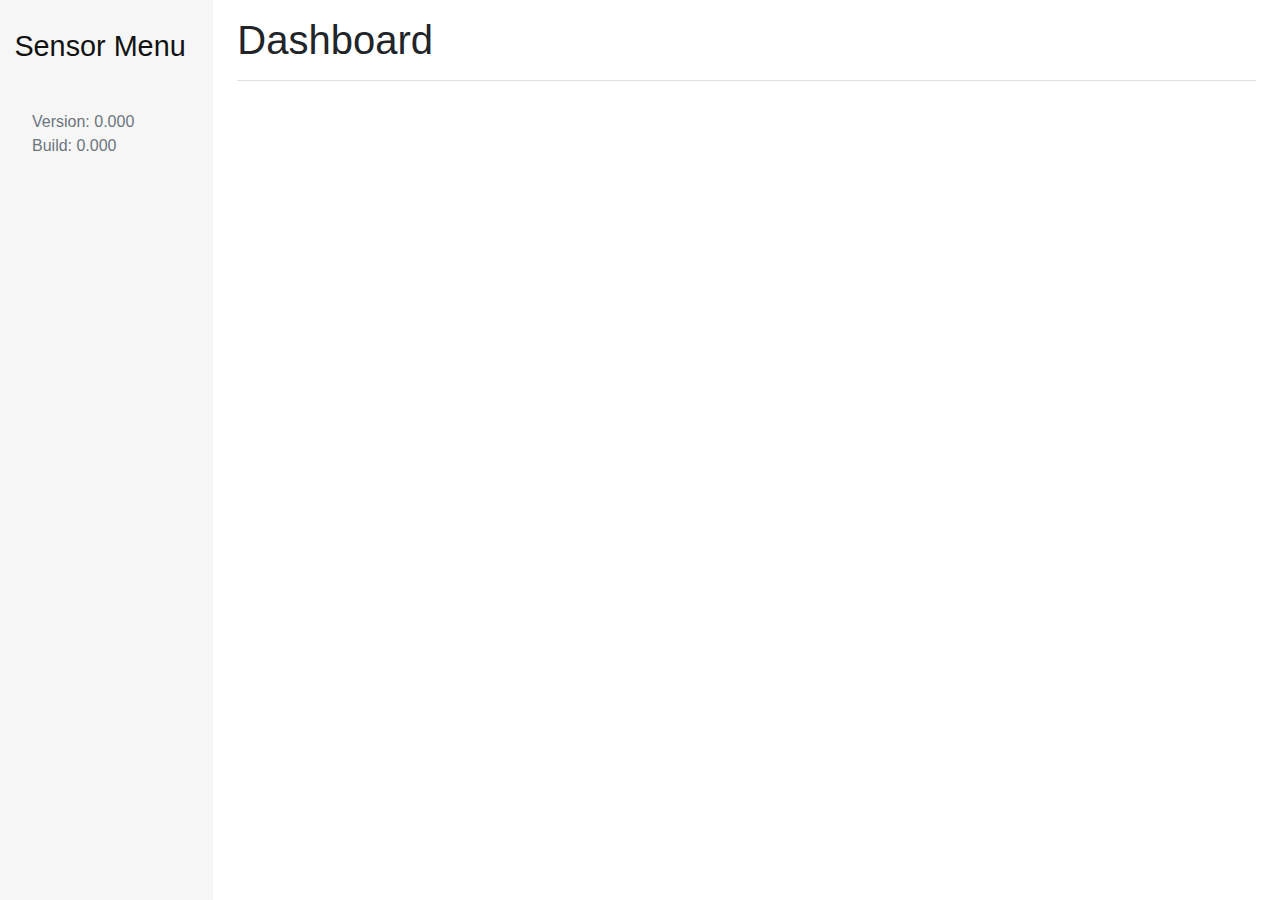
==== index.html @ d75714de "Merge remote-tracking branch 'origin/master'" ====
<!DOCTYPE html>
<html>

<head>
    <meta charset="utf-8">
    <title>IoT BP</title>
    <meta name="viewport" content="width=device-width, initial-scale=1, shrink-to-fit=no">

    <link href="css/custom.css" rel="stylesheet">
    <link href="css/normalize.css" rel="stylesheet">
    <link href="css/style.css" rel="stylesheet">
</head>

<body spellcheck="false">
<div class="container-fluid">
    <div class="row">
        <nav class="col-lg-2 d-none d-lg-block sidebar page-content">
            <div class="sidebar-sticky">
                <h2 id="sensor-menu-header">Sensor Menu</h2>

                <div class="list-group list-group-flush" id="menu-list">

                    <label class="list-group-item list-group-item-action">
                        <span class="custom-control custom-checkbox">
                            <input type="checkbox" class="custom-control-input">
                            <span class="custom-control-label">Temperature</span>
                        </span>
                    </label>

                    <label class="list-group-item list-group-item-action">
                        <span class="custom-control custom-checkbox">
                            <input type="checkbox" class="custom-control-input">
                            <span class="custom-control-label">Humidity</span>
                        </span>
                    </label>

                    <label class="list-group-item list-group-item-action">
                        <span class="custom-control custom-checkbox">
                            <input type="checkbox" class="custom-control-input">
                            <span class="custom-control-label">Light</span>
                        </span>
                    </label>

                    <label class="list-group-item list-group-item-action">
                        <span class="custom-control custom-checkbox">
                            <input type="checkbox" class="custom-control-input">
                            <span class="custom-control-label">Button</span>
                        </span>
                    </label>

                    <label class="list-group-item list-group-item-action">
                        <span class="custom-control custom-checkbox">
                            <input type="checkbox" class="custom-control-input">
                            <span class="custom-control-label">Toggle</span>
                        </span>
                    </label>

                    <label class="list-group-item list-group-item-action">
                        <span class="custom-control custom-checkbox">
                            <input type="checkbox" class="custom-control-input">
                            <span class="custom-control-label">Sound</span>
                        </span>
                    </label>

                    <label class="list-group-item list-group-item-action">
                        <span class="custom-control custom-checkbox">
                            <input type="checkbox" class="custom-control-input">
                            <span class="custom-control-label">Avocado</span>
                        </span>
                    </label>

                    <label class="list-group-item list-group-item-action">
                        <span class="custom-control custom-checkbox">
                            <input type="checkbox" class="custom-control-input">
                            <span class="custom-control-label">Ein ganz besonders langer Sensorname</span>
                        </span>
                    </label>

                    <label class="list-group-item list-group-item-action">
                        <span class="custom-control custom-checkbox">
                            <input type="checkbox" class="custom-control-input">
                            <span class="custom-control-label">Sensor</span>
                        </span>
                    </label>

                    <label class="list-group-item list-group-item-action">
                        <span class="custom-control custom-checkbox">
                            <input type="checkbox" class="custom-control-input">
                            <span class="custom-control-label">Sensor</span>
                        </span>
                    </label>

                    <label class="list-group-item list-group-item-action">
                        <span class="custom-control custom-checkbox">
                            <input type="checkbox" class="custom-control-input">
                            <span class="custom-control-label">Sensor</span>
                        </span>
                    </label>

                    <label class="list-group-item list-group-item-action">
                        <span class="custom-control custom-checkbox">
                            <input type="checkbox" class="custom-control-input">
                            <span class="custom-control-label">Sensor</span>
                        </span>
                    </label>

                    <label class="list-group-item list-group-item-action">
                        <span class="custom-control custom-checkbox">
                            <input type="checkbox" class="custom-control-input">
                            <span class="custom-control-label">Sensor</span>
                        </span>
                    </label>

                    <label class="list-group-item list-group-item-action">
                        <span class="custom-control custom-checkbox">
                            <input type="checkbox" class="custom-control-input">
                            <span class="custom-control-label">Sensor</span>
                        </span>
                    </label>

                    <label class="list-group-item list-group-item-action">
                        <span class="custom-control custom-checkbox">
                            <input type="checkbox" class="custom-control-input">
                            <span class="custom-control-label">Sensor</span>
                        </span>
                    </label>

                    <label class="list-group-item list-group-item-action">
                        <span class="custom-control custom-checkbox">
                            <input type="checkbox" class="custom-control-input">
                            <span class="custom-control-label">Sensor</span>
                        </span>
                    </label>

                    <label class="list-group-item list-group-item-action">
                        <span class="custom-control custom-checkbox">
                            <input type="checkbox" class="custom-control-input">
                            <span class="custom-control-label">Sensor</span>
                        </span>
                    </label>

                    <label class="list-group-item list-group-item-action">
                        <span class="custom-control custom-checkbox">
                            <input type="checkbox" class="custom-control-input">
                            <span class="custom-control-label">Sensor</span>
                        </span>
                    </label>
                </div>
            </div>

            <div id="version-info" class="justify-content-between align-items-center text-muted">
                Version: 0.000<br>
                Build: 0.000
            </div>
        </nav>

        <main role="main" class="ml-sm-auto col-lg-10 px-4 page-content" id="dashboard">
            <div class="d-flex justify-content-between flex-wrap flex-md-nowrap align-items-center pt-3 pb-2 mb-3 border-bottom">
                <h1 class="h1">Dashboard</h1>
                <a class="btn btn-primary btn-lg d-lg-none">
                    <span class="glyphicon glyphicon-menu-hamburger"></span> <span class="d-none d-md-block">Sensor Menu</span>
                </a>
            </div>

            <div class="card-deck" id="main-cards">
                <div class="card my-3 card-big">
                    <div class="card-body">
                        <h4 class="card-title">Temperature</h4>
                        <p class="card-text">Nullam id dolor id nibh ultricies vehicula ut id elit. Nullam id dolor id nibh ultricies vehicula ut id elit.</p>
                    </div>
                </div>
                <div class="card my-3 card-big">
                    <div class="card-body">
                        <h4 class="card-title">Humidity</h4>
                        <p class="card-text">Nullam id dolor id nibh ultricies vehicula ut id elit.</p>
                        <canvas id="canvas"></canvas>
                    </div>
                </div>
                <div class="card my-3">
                    <div class="card-body">
                        <h4 class="card-title">Light</h4>
                        <p class="card-text">Nullam id dolor id nibh ultricies vehicula ut id elit.</p>
                    </div>
                </div>
                <div class="card my-3">
                    <div class="card-body">
                        <h4 class="card-title">Button</h4>
                        <p class="card-text">Nullam id dolor id nibh ultricies vehicula ut id elit.</p>
                    </div>
                </div>
                <div class="card my-3">
                    <div class="card-body">
                        <h4 class="card-title">Toggle</h4>
                        <p class="card-text">Nullam id dolor id nibh ultricies vehicula ut id elit.</p>
                    </div>
                </div>
                <div class="card my-3">
                    <div class="card-body">
                        <h4 class="card-title">Sound</h4>
                        <p class="card-text">Nullam id dolor id nibh ultricies vehicula ut id elit.</p>
                    </div>
                </div>
                <div class="card my-3">
                    <div class="card-body">
                        <h4 class="card-title">Sensor</h4>
                        <p class="card-text">Nullam id dolor id nibh ultricies vehicula ut id elit.</p>
                    </div>
                </div>
                <div class="card my-3">
                    <div class="card-body">
                        <h4 class="card-title">Sensor</h4>
                        <p class="card-text">Nullam id dolor id nibh ultricies vehicula ut id elit.</p>
                    </div>
                </div>
                <div class="card my-3">
                    <div class="card-body">
                        <h4 class="card-title">Sensor</h4>
                        <p class="card-text">Nullam id dolor id nibh ultricies vehicula ut id elit.</p>
                    </div>
                </div>
            </div>
        </main>
    </div>
</div>

<script src="vendor/jquery-3.3.1.min.js"></script>
<script src="vendor/chart-2.7.3.bundle.min.js"></script>
<script src="js/api.js"></script>
<script src="js/app.js"></script>

</body>

</html>
---- css/style.css ----
body {
	font-family: sans-serif;
	height:100%;
}

.content {
	margin: 2em;
}

.sidebar {
	padding: 0;
	background-color: #f6f6f6;
	color: #121212;
	overflow-y: auto;
}

.list-group-item {
	border: none;
	background-color: transparent;
    padding-right: 1em;
}

#sensor-menu-header {
	margin: 1em 0 0.5em 0.5em;
	font-size: 1.8em;
    padding-right: 0.5em;
}

#version-info {
	padding: 2em 1em 1em 2em;
}

.card {
	min-width: 10em;
}

.card-big {
	min-width: 30em;
}

.card-small {

}

.page-content {
	height: 100vh;
}

#dashboard {
	overflow-y: auto;
}

.custom-control-label {
	display: block;
}
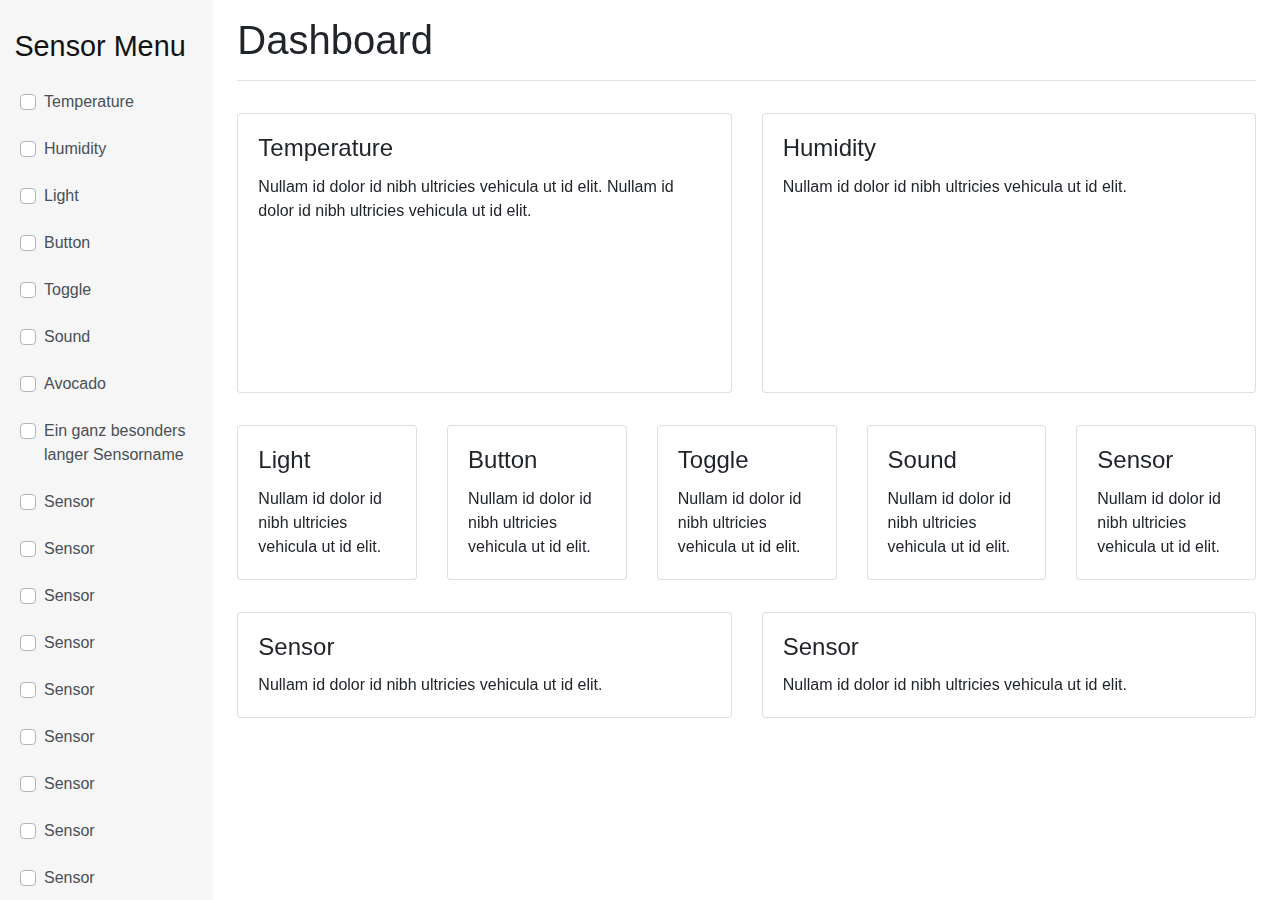
==== commit 9a2b8d39: "Add drag 'n drop & Small fixes" ====
--- a/index.html
+++ b/index.html
@@ -223,7 +223,22 @@
     </div>
 </div>
 
+<div class="modal fade" id="authentication-modal" tabindex="-1" role="dialog" aria-hidden="true" data-backdrop="static" data-keyboard="false">
+    <div class="modal-dialog modal-dialog-centered" role="document">
+        <div class="modal-content">
+            <div class="modal-header">
+                <h4 class="modal-title">User Authentication</h4>
+            </div>
+            <div class="modal-body">
+                <p id="modal-message">Please push the button on the device to generate a token. This is needed for authentication.</p>
+            </div>
+        </div>    
+    </div>
+</div>
+
 <script src="vendor/jquery-3.3.1.min.js"></script>
+<script src="vendor/jquery-ui-1.12.1.min.js "></script>
+<script src="vendor/bootstrap-4.2.1.min.js"></script>
 <script src="vendor/chart-2.7.3.bundle.min.js"></script>
 <script src="js/api.js"></script>
 <script src="js/app.js"></script>
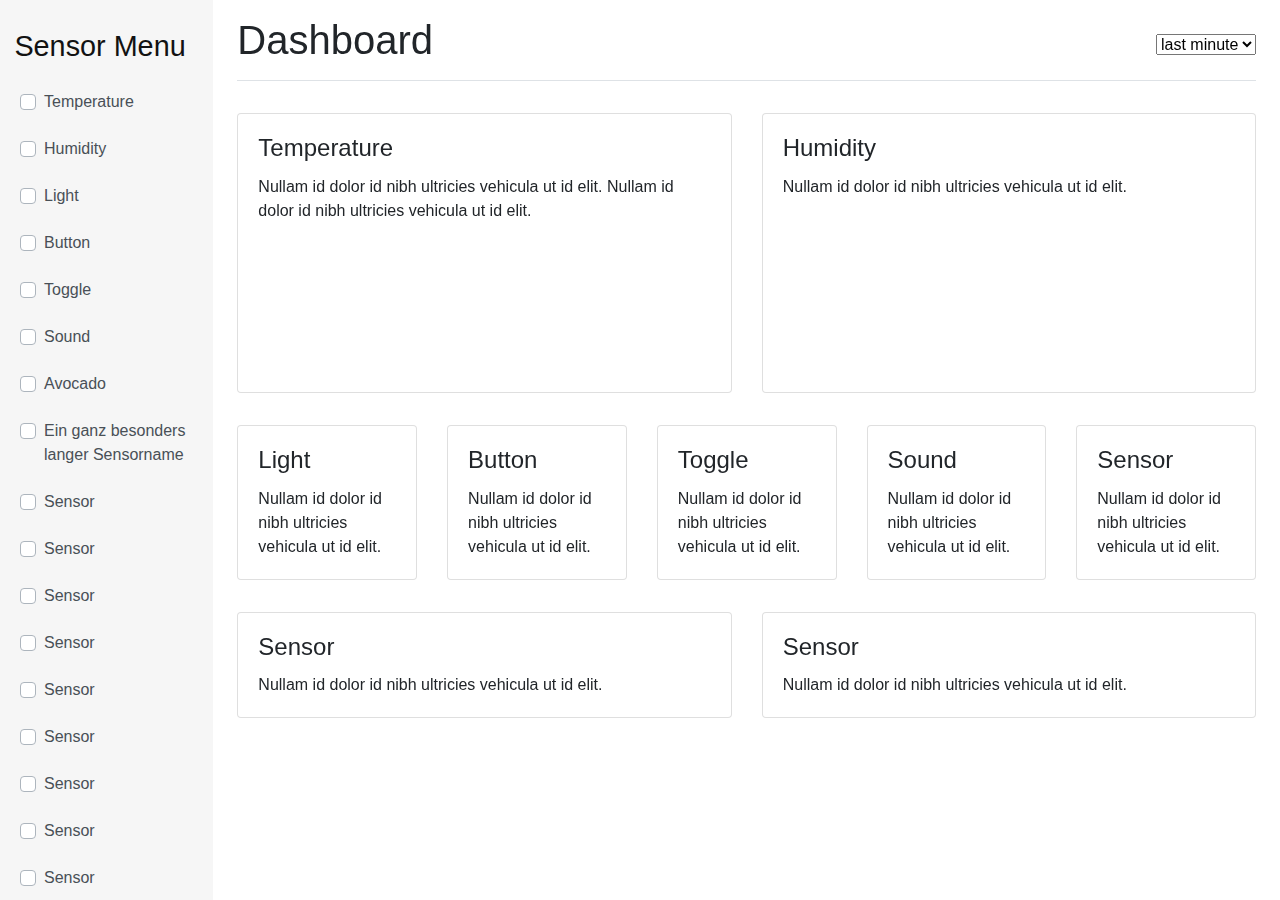
==== commit dac4b96c: "Implement relative timespan selector" ====
--- a/index.html
+++ b/index.html
@@ -160,6 +160,13 @@
                 <a class="btn btn-primary btn-lg d-lg-none">
                     <span class="glyphicon glyphicon-menu-hamburger"></span> <span class="d-none d-md-block">Sensor Menu</span>
                 </a>
+                <select id="timespanSelector">
+                    <option value="[-60*1,0]">last minute</option>
+                    <option value="[-60*60,0]">last hour</option>
+                    <option value="[-60*60*24,0]">last day</option>
+                    <option value="[-60*60*24*30,0]">last month</option>
+                    <option value="[-60*60*24*365,0]">last year</option>
+                </select>
             </div>
 
             <div class="card-deck" id="main-cards">
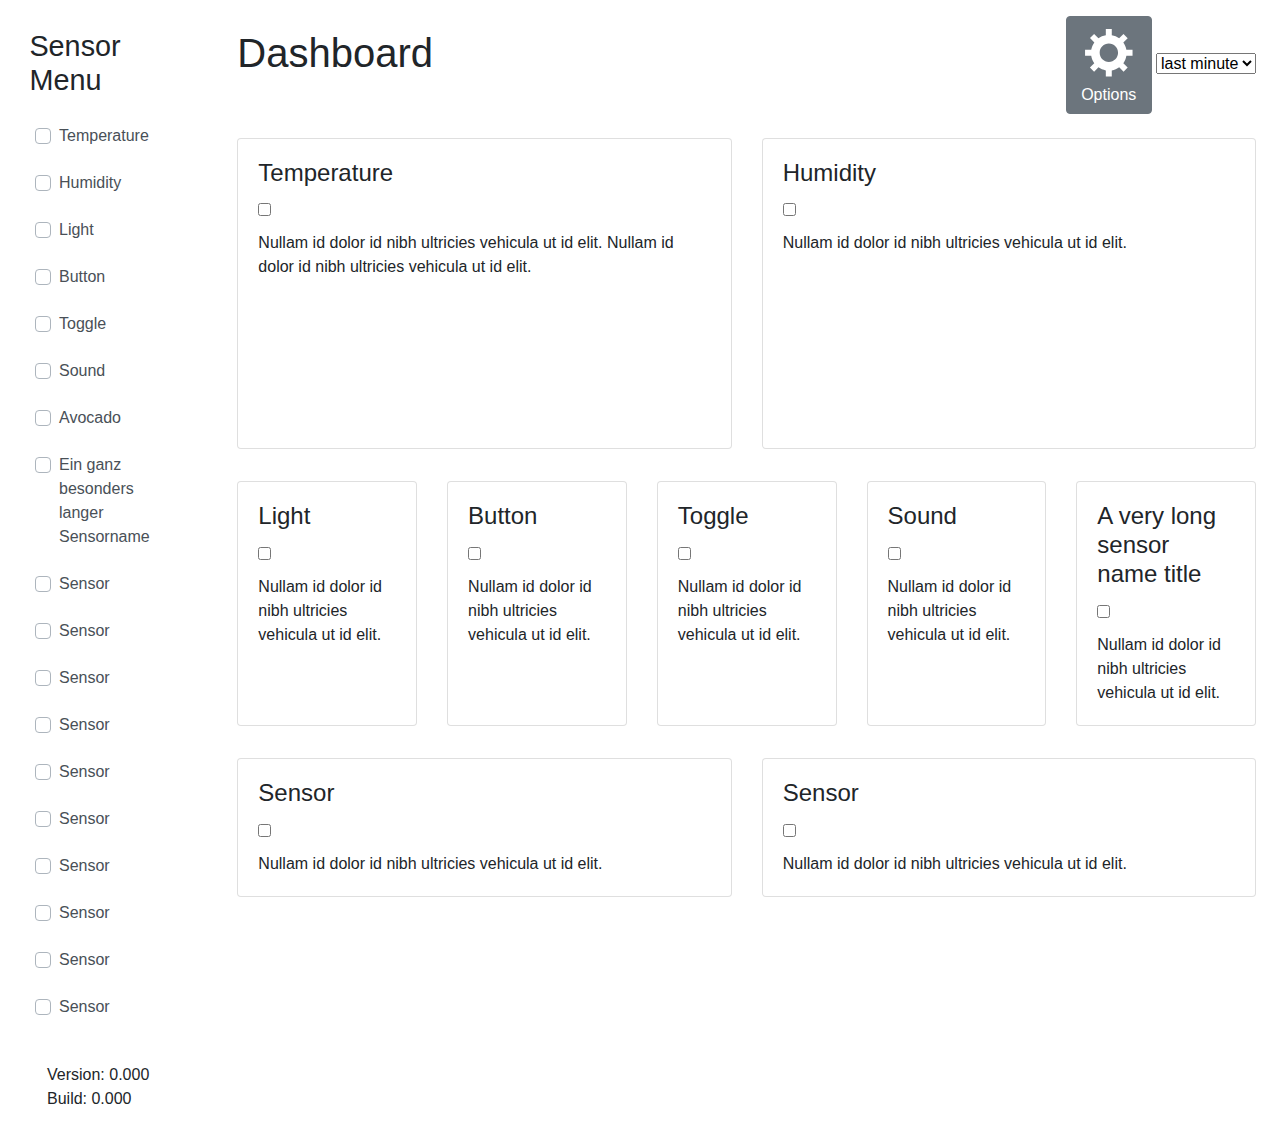
==== commit 00050926: "Fix popper dependency bug" ====
--- a/index.html
+++ b/index.html
@@ -14,9 +14,16 @@
 <body spellcheck="false">
 <div class="container-fluid">
     <div class="row">
-        <nav class="col-lg-2 d-none d-lg-block sidebar page-content">
+        <nav class="col-lg-3 col-xl-2 page-content" id="sidebar">
             <div class="sidebar-sticky">
                 <h2 id="sensor-menu-header">Sensor Menu</h2>
+                <a id="close-btn" onclick="closeSidebar()">
+                    <svg class="icon icon-dark d-lg-none"
+                         style="font-size: 1.6em; margin-top: 0.9em; margin-right: 0.5em; cursor: pointer"
+                         xmlns="http://www.w3.org/2000/svg" viewBox="0 0 512 512">
+                        <path d="M48 256c0 114.9 93.1 208 208 208s208-93.1 208-208S370.9 48 256 48 48 141.1 48 256zm244.5 0l-81.9-81.1c-7.5-7.5-7.5-19.8 0-27.3s19.8-7.5 27.3 0l95.4 95.7c7.3 7.3 7.5 19.1.6 26.6l-94 94.3c-3.8 3.8-8.7 5.7-13.7 5.7-4.9 0-9.9-1.9-13.6-5.6-7.5-7.5-7.6-19.7 0-27.3l79.9-81z"/>
+                    </svg>
+                </a>
 
                 <div class="list-group list-group-flush" id="menu-list">
 
@@ -148,37 +155,68 @@
                 </div>
             </div>
 
-            <div id="version-info" class="justify-content-between align-items-center text-muted">
+            <div id="version-info" class="justify-content-between align-items-center">
                 Version: 0.000<br>
                 Build: 0.000
             </div>
         </nav>
 
-        <main role="main" class="ml-sm-auto col-lg-10 px-4 page-content" id="dashboard">
-            <div class="d-flex justify-content-between flex-wrap flex-md-nowrap align-items-center pt-3 pb-2 mb-3 border-bottom">
-                <h1 class="h1">Dashboard</h1>
-                <a class="btn btn-primary btn-lg d-lg-none">
-                    <span class="glyphicon glyphicon-menu-hamburger"></span> <span class="d-none d-md-block">Sensor Menu</span>
-                </a>
-                <select id="timespanSelector">
-                    <option value="[-60*1,0]">last minute</option>
-                    <option value="[-60*60,0]">last hour</option>
-                    <option value="[-60*60*24,0]">last day</option>
-                    <option value="[-60*60*24*30,0]">last month</option>
-                    <option value="[-60*60*24*365,0]">last year</option>
-                </select>
+        <main role="main" class="ml-sm-auto col-lg-9 col-xl-10 px-4 page-content" id="dashboard">
+            <div class="row align-items-center pt-3 pb-2">
+                <div class="col-12 col-sm-6 d-flex justify-content-between flex-wrap flex-md-nowrap align-items-center mb-3">
+                    <h1 class="h1">Dashboard</h1>
+                </div>
+                <div class="col-12 col-sm-6 text-center text-sm-right">
+                    <a class="btn btn-secondary" type="button" id="options-button" onclick="openOptionsModal()"
+                       data-toggle="tooltip" data-placement="bottom" title="Open options">
+                        <svg class="si-glyph si-glyph-gear icon" viewBox="-2 -2 20 20" version="1.1"
+                             xmlns="http://www.w3.org/2000/svg">
+                            <g stroke="none" stroke-width="1" fill="none" fill-rule="evenodd">
+                                <path d="M15.969,8.969 L15.969,7.011 L13.899,7.011 C13.747,6.104 13.392,5.266 12.88,4.546 L14.343,3.083 L12.929,1.669 L11.466,3.132 C10.746,2.619 9.909,2.265 9.001,2.111 L9.001,0.042 L7.001,0.042 L7.001,2.111 C6.093,2.264 5.256,2.619 4.536,3.132 L3.073,1.669 L1.688,3.053 L3.147,4.512 C2.622,5.24 2.256,6.088 2.101,7.011 L0.032,7.011 L0.032,8.969 L2.095,8.969 C2.243,9.893 2.601,10.744 3.121,11.476 L1.658,12.939 L3.072,14.353 L4.535,12.89 C5.255,13.403 6.092,13.757 7,13.911 L7,15.98 L9,15.98 L9,13.911 C9.922,13.755 10.771,13.391 11.499,12.865 L12.957,14.323 L14.342,12.939 L12.879,11.476 C13.398,10.745 13.757,9.893 13.905,8.969 L15.969,8.969 L15.969,8.969 Z M8.021,11.062 C6.319,11.062 4.938,9.681 4.938,7.979 C4.938,6.277 6.319,4.896 8.021,4.896 C9.723,4.896 11.104,6.277 11.104,7.979 C11.104,9.681 9.723,11.062 8.021,11.062 L8.021,11.062 Z"
+                                      fill="white" class="si-glyph-fill"></path>
+                            </g>
+                        </svg>
+                        <span class="d-none d-md-inline-block" style="color: white">Options</span>
+                    </a>
+                    <a class="btn btn-primary d-lg-none" onclick="openSidebar()"
+                       data-toggle="tooltip" data-placement="bottom" title="Open sensor menu">
+                        <svg class="icon" fill="white" xmlns="http://www.w3.org/2000/svg"
+                             viewBox="0 0 512 512">
+                            <path d="M432 176H80c-8.8 0-16-7.2-16-16s7.2-16 16-16h352c8.8 0 16 7.2 16 16s-7.2 16-16 16zM432 272H80c-8.8 0-16-7.2-16-16s7.2-16 16-16h352c8.8 0 16 7.2 16 16s-7.2 16-16 16zM432 368H80c-8.8 0-16-7.2-16-16s7.2-16 16-16h352c8.8 0 16 7.2 16 16s-7.2 16-16 16z"/>
+                        </svg>
+                        <span class="d-none d-md-inline-block" style="color: white">Sensor Menu</span>
+                    </a>
+                    <select id="timespanSelector">
+                        <option value="[-60*1,0]">last minute</option>
+                        <option value="[-60*60,0]">last hour</option>
+                        <option value="[-60*60*24,0]">last day</option>
+                        <option value="[-60*60*24*30,0]">last month</option>
+                        <option value="[-60*60*24*365,0]">last year</option>
+                    </select>
+                </div>
             </div>
 
             <div class="card-deck" id="main-cards">
                 <div class="card my-3 card-big">
                     <div class="card-body">
                         <h4 class="card-title">Temperature</h4>
-                        <p class="card-text">Nullam id dolor id nibh ultricies vehicula ut id elit. Nullam id dolor id nibh ultricies vehicula ut id elit.</p>
+                        <label class="diagram-switch" data-toggle="tooltip" data-placement="bottom"
+                               title="Diagram view on/off">
+                            <input type="checkbox">
+                            <span class="diagram-icon"></span>
+                        </label>
+                        <p class="card-text">Nullam id dolor id nibh ultricies vehicula ut id elit. Nullam id dolor id
+                            nibh ultricies vehicula ut id elit.</p>
                     </div>
                 </div>
                 <div class="card my-3 card-big">
                     <div class="card-body">
                         <h4 class="card-title">Humidity</h4>
+                        <label class="diagram-switch" data-toggle="tooltip" data-placement="bottom"
+                               title="Diagram view on/off">
+                            <input type="checkbox">
+                            <span class="diagram-icon"></span>
+                        </label>
                         <p class="card-text">Nullam id dolor id nibh ultricies vehicula ut id elit.</p>
                         <canvas id="canvas"></canvas>
                     </div>
@@ -186,42 +224,77 @@
                 <div class="card my-3">
                     <div class="card-body">
                         <h4 class="card-title">Light</h4>
+                        <label class="diagram-switch" data-toggle="tooltip" data-placement="bottom"
+                               title="Diagram view on/off">
+                            <input type="checkbox">
+                            <span class="diagram-icon"></span>
+                        </label>
                         <p class="card-text">Nullam id dolor id nibh ultricies vehicula ut id elit.</p>
                     </div>
                 </div>
                 <div class="card my-3">
                     <div class="card-body">
                         <h4 class="card-title">Button</h4>
+                        <label class="diagram-switch" data-toggle="tooltip" data-placement="bottom"
+                               title="Diagram view on/off">
+                            <input type="checkbox">
+                            <span class="diagram-icon"></span>
+                        </label>
                         <p class="card-text">Nullam id dolor id nibh ultricies vehicula ut id elit.</p>
                     </div>
                 </div>
                 <div class="card my-3">
                     <div class="card-body">
                         <h4 class="card-title">Toggle</h4>
+                        <label class="diagram-switch" data-toggle="tooltip" data-placement="bottom"
+                               title="Diagram view on/off">
+                            <input type="checkbox">
+                            <span class="diagram-icon"></span>
+                        </label>
                         <p class="card-text">Nullam id dolor id nibh ultricies vehicula ut id elit.</p>
                     </div>
                 </div>
                 <div class="card my-3">
                     <div class="card-body">
                         <h4 class="card-title">Sound</h4>
+                        <label class="diagram-switch" data-toggle="tooltip" data-placement="bottom"
+                               title="Diagram view on/off">
+                            <input type="checkbox">
+                            <span class="diagram-icon"></span>
+                        </label>
+                        <p class="card-text">Nullam id dolor id nibh ultricies vehicula ut id elit.</p>
+                    </div>
+                </div>
+                <div class="card my-3">
+                    <div class="card-body">
+                        <h4 class="card-title">A very long sensor name title</h4>
+                        <label class="diagram-switch" data-toggle="tooltip" data-placement="bottom"
+                               title="Diagram view on/off">
+                            <input type="checkbox">
+                            <span class="diagram-icon"></span>
+                        </label>
                         <p class="card-text">Nullam id dolor id nibh ultricies vehicula ut id elit.</p>
                     </div>
                 </div>
                 <div class="card my-3">
                     <div class="card-body">
                         <h4 class="card-title">Sensor</h4>
+                        <label class="diagram-switch" data-toggle="tooltip" data-placement="bottom"
+                               title="Diagram view on/off">
+                            <input type="checkbox">
+                            <span class="diagram-icon"></span>
+                        </label>
                         <p class="card-text">Nullam id dolor id nibh ultricies vehicula ut id elit.</p>
                     </div>
                 </div>
                 <div class="card my-3">
                     <div class="card-body">
                         <h4 class="card-title">Sensor</h4>
-                        <p class="card-text">Nullam id dolor id nibh ultricies vehicula ut id elit.</p>
-                    </div>
-                </div>
-                <div class="card my-3">
-                    <div class="card-body">
-                        <h4 class="card-title">Sensor</h4>
+                        <label class="diagram-switch" data-toggle="tooltip" data-placement="bottom"
+                               title="Diagram view on/off">
+                            <input type="checkbox">
+                            <span class="diagram-icon"></span>
+                        </label>
                         <p class="card-text">Nullam id dolor id nibh ultricies vehicula ut id elit.</p>
                     </div>
                 </div>
@@ -230,21 +303,65 @@
     </div>
 </div>
 
-<div class="modal fade" id="authentication-modal" tabindex="-1" role="dialog" aria-hidden="true" data-backdrop="static" data-keyboard="false">
+<div id="sidebar-shadow" onclick="closeSidebar()"></div>
+
+<div class="modal fade" id="authentication-modal" tabindex="-1" role="dialog" aria-hidden="true" data-backdrop="static"
+     data-keyboard="false">
     <div class="modal-dialog modal-dialog-centered" role="document">
         <div class="modal-content">
             <div class="modal-header">
                 <h4 class="modal-title">User Authentication</h4>
             </div>
             <div class="modal-body">
-                <p id="modal-message">Please push the button on the device to generate a token. This is needed for authentication.</p>
-            </div>
-        </div>    
+                <p id="modal-message">Please push the button on the device to generate a token. This is needed for
+                    authentication.</p>
+            </div>
+        </div>
     </div>
 </div>
 
+<div class="modal fade" id="options-modal" tabindex="-1" role="dialog" aria-hidden="true">
+    <div class="modal-dialog modal-dialog-centered" role="document">
+        <div class="modal-content" id="options-modal-content">
+            <div class="modal-header">
+                <h4 class="modal-title">Options</h4>
+                <button type="button" class="close" data-dismiss="modal" aria-label="Close">
+                    <span aria-hidden="true">&times;</span>
+                </button>
+            </div>
+            <div class="modal-body">
+                <div class="row">
+                    <p class="col-9">Displayed diagram time interval:</p>
+
+                    <div class="dropdown col-3">
+                        <button class="btn btn-secondary dropdown-toggle" type="button" id="dropdownMenuButton"
+                                data-toggle="dropdown" aria-haspopup="true" aria-expanded="false">
+                            10&nbsp;s
+                        </button>
+                        <div class="dropdown-menu" aria-labelledby="dropdownMenuButton">
+                            <a class="dropdown-item" href="#">10&nbsp;s</a>
+                            <a class="dropdown-item" href="#">30&nbsp;s</a>
+                            <a class="dropdown-item" href="#">1&nbsp;min</a>
+                            <a class="dropdown-item" href="#">5&nbsp;min</a>
+                            <a class="dropdown-item" href="#">10&nbsp;min</a>
+                            <a class="dropdown-item" href="#">30&nbsp;min</a>
+                            <a class="dropdown-item" href="#">1&nbsp;h</a>
+                            <a class="dropdown-item" href="#">6&nbsp;h</a>
+                            <a class="dropdown-item" href="#">12&nbsp;h</a>
+                            <a class="dropdown-item" href="#">1&nbsp;d</a>
+                            <a class="dropdown-item" href="#">2&nbsp;d</a>
+                            <a class="dropdown-item" href="#">7&nbsp;d</a>
+                        </div>
+                    </div>
+                </div>
+            </div>
+        </div>
+    </div>
+</div>
+
 <script src="vendor/jquery-3.3.1.min.js"></script>
 <script src="vendor/jquery-ui-1.12.1.min.js "></script>
+<script src="vendor/popper.min.js"></script>
 <script src="vendor/bootstrap-4.2.1.min.js"></script>
 <script src="vendor/chart-2.7.3.bundle.min.js"></script>
 <script src="js/api.js"></script>
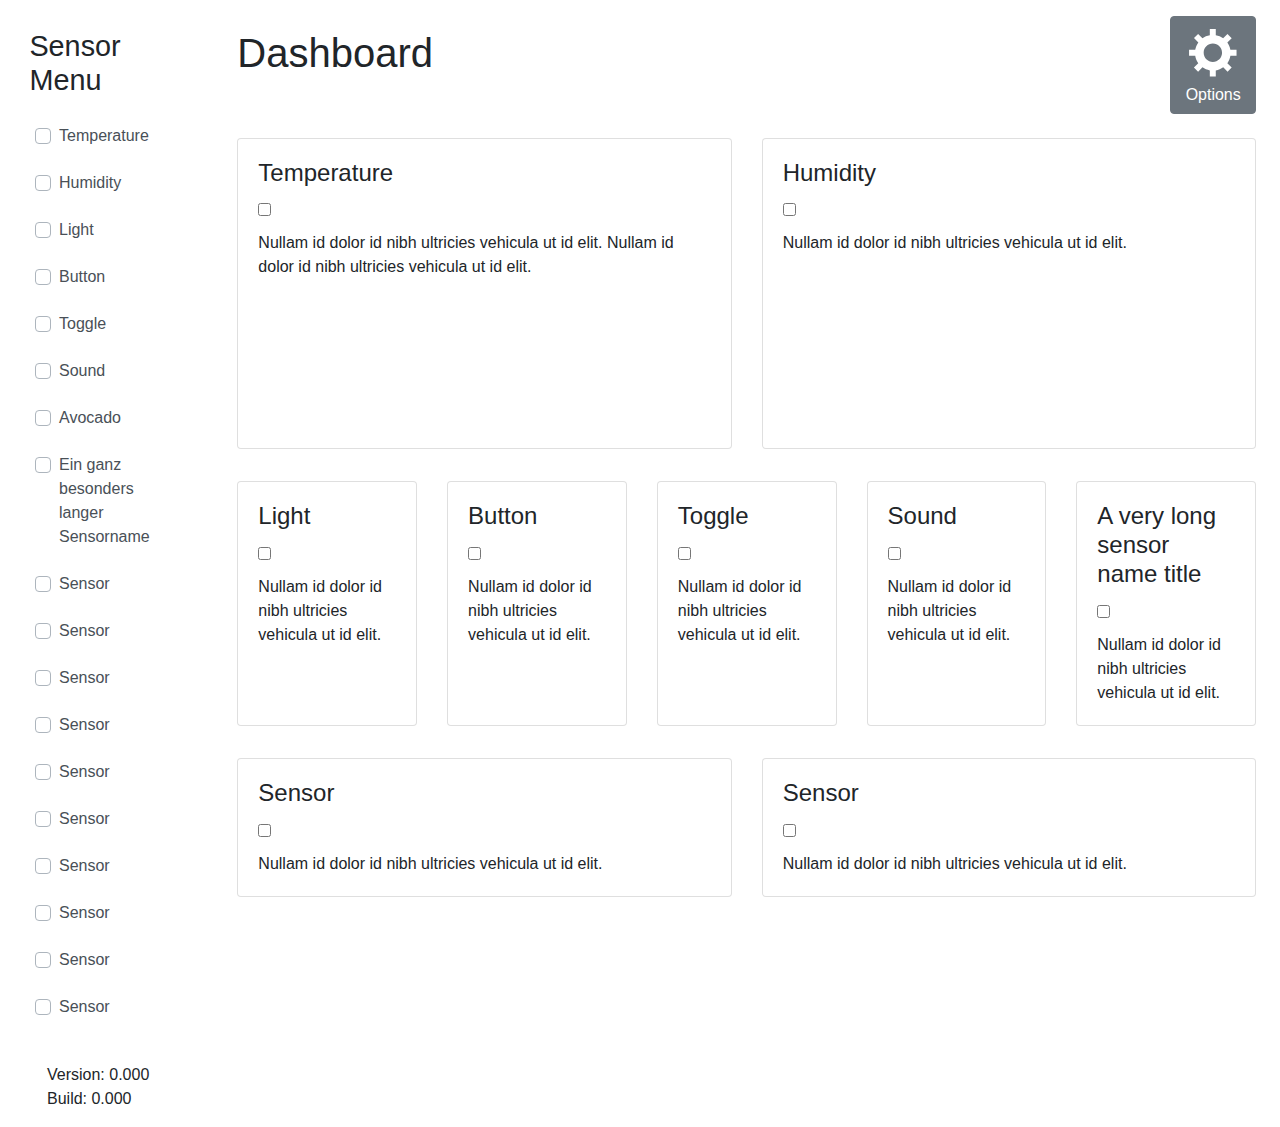
==== commit c1c66d83: "Fix new dropdown menu" ====
--- a/index.html
+++ b/index.html
@@ -186,13 +186,6 @@
                         </svg>
                         <span class="d-none d-md-inline-block" style="color: white">Sensor Menu</span>
                     </a>
-                    <select id="timespanSelector">
-                        <option value="[-60*1,0]">last minute</option>
-                        <option value="[-60*60,0]">last hour</option>
-                        <option value="[-60*60*24,0]">last day</option>
-                        <option value="[-60*60*24*30,0]">last month</option>
-                        <option value="[-60*60*24*365,0]">last year</option>
-                    </select>
                 </div>
             </div>
 
@@ -334,23 +327,33 @@
                     <p class="col-9">Displayed diagram time interval:</p>
 
                     <div class="dropdown col-3">
-                        <button class="btn btn-secondary dropdown-toggle" type="button" id="dropdownMenuButton"
-                                data-toggle="dropdown" aria-haspopup="true" aria-expanded="false">
+                        <button class="btn btn-secondary dropdown-toggle" type="button" id="dropdownMenuButton" data-toggle="dropdown" aria-haspopup="true" aria-expanded="false">
                             10&nbsp;s
                         </button>
                         <div class="dropdown-menu" aria-labelledby="dropdownMenuButton">
-                            <a class="dropdown-item" href="#">10&nbsp;s</a>
-                            <a class="dropdown-item" href="#">30&nbsp;s</a>
-                            <a class="dropdown-item" href="#">1&nbsp;min</a>
-                            <a class="dropdown-item" href="#">5&nbsp;min</a>
-                            <a class="dropdown-item" href="#">10&nbsp;min</a>
-                            <a class="dropdown-item" href="#">30&nbsp;min</a>
-                            <a class="dropdown-item" href="#">1&nbsp;h</a>
-                            <a class="dropdown-item" href="#">6&nbsp;h</a>
-                            <a class="dropdown-item" href="#">12&nbsp;h</a>
-                            <a class="dropdown-item" href="#">1&nbsp;d</a>
-                            <a class="dropdown-item" href="#">2&nbsp;d</a>
-                            <a class="dropdown-item" href="#">7&nbsp;d</a>
+                            <a class="dropdown-item" href="#" value="[-10,0]">10&nbsp;s</a>
+                            <a class="dropdown-item" href="#" value="[-30,0]">30&nbsp;s</a>
+                            <a class="dropdown-item" href="#" value="[-60,0]">1&nbsp;min</a>
+                            <a class="dropdown-item" href="#" value="[-60*5,0]">5&nbsp;min</a>
+                            <a class="dropdown-item" href="#" value="[-60*10,0]">10&nbsp;min</a>
+                            <a class="dropdown-item" href="#" value="[-60*30,0]">30&nbsp;min</a>
+                            <a class="dropdown-item" href="#" value="[-60*60,0]">1&nbsp;h</a>
+                            <a class="dropdown-item" href="#" value="[-60*60*6,0]">6&nbsp;h</a>
+                            <a class="dropdown-item" href="#" value="[-60*60*12,0]">12&nbsp;h</a>
+                            <a class="dropdown-item" href="#" value="[-60*60*24,0]">1&nbsp;d</a>
+                            <a class="dropdown-item" href="#" value="[-60*60*48,0]">2&nbsp;d</a>
+                            <a class="dropdown-item" href="#" value="[-60*60*24*7,0]">7&nbsp;d</a>
+                            <a class="dropdown-item" href="#" value="[-60*60*24*30,0]">1&nbsp;month</a>
+                            <a class="dropdown-item" href="#" value="[-60*60*24*365/2,0]">6&nbsp;months</a>
+
+
+                            <select id="timespanSelector">
+                                <option value="[-60*1,0]">last minute</option>
+                                <option value="[-60*60,0]">last hour</option>
+                                <option value="[-60*60*24,0]">last day</option>
+                                <option value="[-60*60*24*30,0]">last month</option>
+                                <option value="[-60*60*24*365,0]">last year</option>
+                            </select>
                         </div>
                     </div>
                 </div>
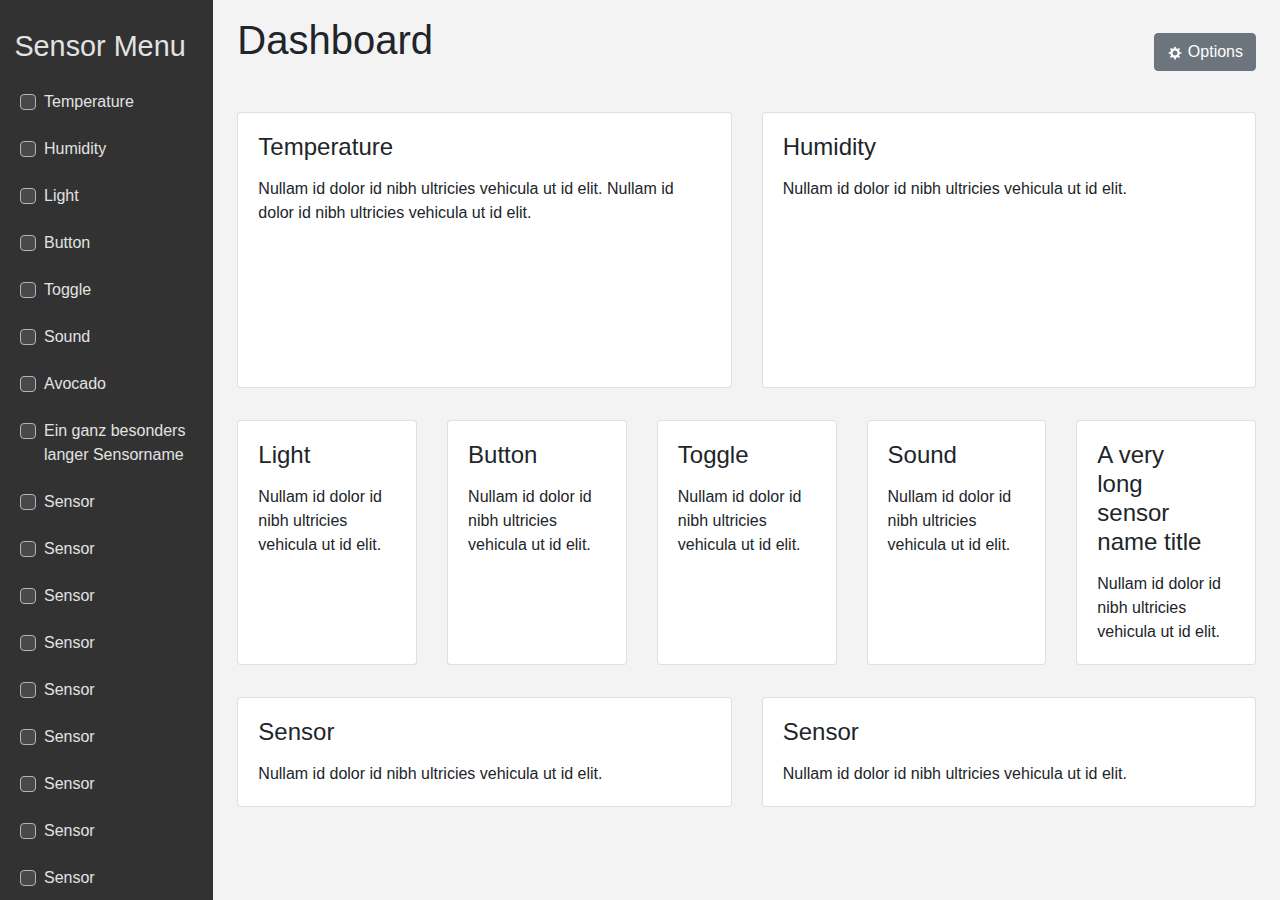
==== commit d8724059: "- several design improvements" ====
--- a/index.html
+++ b/index.html
@@ -192,7 +192,7 @@
             <div class="card-deck" id="main-cards">
                 <div class="card my-3 card-big">
                     <div class="card-body">
-                        <h4 class="card-title">Temperature</h4>
+                        <h4 class="card-title no-br" contenteditable="true">Temperature</h4>
                         <label class="diagram-switch" data-toggle="tooltip" data-placement="bottom"
                                title="Diagram view on/off">
                             <input type="checkbox">
@@ -204,7 +204,7 @@
                 </div>
                 <div class="card my-3 card-big">
                     <div class="card-body">
-                        <h4 class="card-title">Humidity</h4>
+                        <h4 class="card-title" contenteditable="true">Humidity</h4>
                         <label class="diagram-switch" data-toggle="tooltip" data-placement="bottom"
                                title="Diagram view on/off">
                             <input type="checkbox">
@@ -216,73 +216,73 @@
                 </div>
                 <div class="card my-3">
                     <div class="card-body">
-                        <h4 class="card-title">Light</h4>
-                        <label class="diagram-switch" data-toggle="tooltip" data-placement="bottom"
-                               title="Diagram view on/off">
-                            <input type="checkbox">
-                            <span class="diagram-icon"></span>
-                        </label>
-                        <p class="card-text">Nullam id dolor id nibh ultricies vehicula ut id elit.</p>
-                    </div>
-                </div>
-                <div class="card my-3">
-                    <div class="card-body">
-                        <h4 class="card-title">Button</h4>
-                        <label class="diagram-switch" data-toggle="tooltip" data-placement="bottom"
-                               title="Diagram view on/off">
-                            <input type="checkbox">
-                            <span class="diagram-icon"></span>
-                        </label>
-                        <p class="card-text">Nullam id dolor id nibh ultricies vehicula ut id elit.</p>
-                    </div>
-                </div>
-                <div class="card my-3">
-                    <div class="card-body">
-                        <h4 class="card-title">Toggle</h4>
-                        <label class="diagram-switch" data-toggle="tooltip" data-placement="bottom"
-                               title="Diagram view on/off">
-                            <input type="checkbox">
-                            <span class="diagram-icon"></span>
-                        </label>
-                        <p class="card-text">Nullam id dolor id nibh ultricies vehicula ut id elit.</p>
-                    </div>
-                </div>
-                <div class="card my-3">
-                    <div class="card-body">
-                        <h4 class="card-title">Sound</h4>
-                        <label class="diagram-switch" data-toggle="tooltip" data-placement="bottom"
-                               title="Diagram view on/off">
-                            <input type="checkbox">
-                            <span class="diagram-icon"></span>
-                        </label>
-                        <p class="card-text">Nullam id dolor id nibh ultricies vehicula ut id elit.</p>
-                    </div>
-                </div>
-                <div class="card my-3">
-                    <div class="card-body">
-                        <h4 class="card-title">A very long sensor name title</h4>
-                        <label class="diagram-switch" data-toggle="tooltip" data-placement="bottom"
-                               title="Diagram view on/off">
-                            <input type="checkbox">
-                            <span class="diagram-icon"></span>
-                        </label>
-                        <p class="card-text">Nullam id dolor id nibh ultricies vehicula ut id elit.</p>
-                    </div>
-                </div>
-                <div class="card my-3">
-                    <div class="card-body">
-                        <h4 class="card-title">Sensor</h4>
-                        <label class="diagram-switch" data-toggle="tooltip" data-placement="bottom"
-                               title="Diagram view on/off">
-                            <input type="checkbox">
-                            <span class="diagram-icon"></span>
-                        </label>
-                        <p class="card-text">Nullam id dolor id nibh ultricies vehicula ut id elit.</p>
-                    </div>
-                </div>
-                <div class="card my-3">
-                    <div class="card-body">
-                        <h4 class="card-title">Sensor</h4>
+                        <h4 class="card-title" contenteditable="true">Light</h4>
+                        <label class="diagram-switch" data-toggle="tooltip" data-placement="bottom"
+                               title="Diagram view on/off">
+                            <input type="checkbox">
+                            <span class="diagram-icon"></span>
+                        </label>
+                        <p class="card-text">Nullam id dolor id nibh ultricies vehicula ut id elit.</p>
+                    </div>
+                </div>
+                <div class="card my-3">
+                    <div class="card-body">
+                        <h4 class="card-title" contenteditable="true">Button</h4>
+                        <label class="diagram-switch" data-toggle="tooltip" data-placement="bottom"
+                               title="Diagram view on/off">
+                            <input type="checkbox">
+                            <span class="diagram-icon"></span>
+                        </label>
+                        <p class="card-text">Nullam id dolor id nibh ultricies vehicula ut id elit.</p>
+                    </div>
+                </div>
+                <div class="card my-3">
+                    <div class="card-body">
+                        <h4 class="card-title" contenteditable="true">Toggle</h4>
+                        <label class="diagram-switch" data-toggle="tooltip" data-placement="bottom"
+                               title="Diagram view on/off">
+                            <input type="checkbox">
+                            <span class="diagram-icon"></span>
+                        </label>
+                        <p class="card-text">Nullam id dolor id nibh ultricies vehicula ut id elit.</p>
+                    </div>
+                </div>
+                <div class="card my-3">
+                    <div class="card-body">
+                        <h4 class="card-title" contenteditable="true">Sound</h4>
+                        <label class="diagram-switch" data-toggle="tooltip" data-placement="bottom"
+                               title="Diagram view on/off">
+                            <input type="checkbox">
+                            <span class="diagram-icon"></span>
+                        </label>
+                        <p class="card-text">Nullam id dolor id nibh ultricies vehicula ut id elit.</p>
+                    </div>
+                </div>
+                <div class="card my-3">
+                    <div class="card-body">
+                        <h4 class="card-title" contenteditable="true">A very long sensor name title</h4>
+                        <label class="diagram-switch" data-toggle="tooltip" data-placement="bottom"
+                               title="Diagram view on/off">
+                            <input type="checkbox">
+                            <span class="diagram-icon"></span>
+                        </label>
+                        <p class="card-text">Nullam id dolor id nibh ultricies vehicula ut id elit.</p>
+                    </div>
+                </div>
+                <div class="card my-3">
+                    <div class="card-body">
+                        <h4 class="card-title" contenteditable="true">Sensor</h4>
+                        <label class="diagram-switch" data-toggle="tooltip" data-placement="bottom"
+                               title="Diagram view on/off">
+                            <input type="checkbox">
+                            <span class="diagram-icon"></span>
+                        </label>
+                        <p class="card-text">Nullam id dolor id nibh ultricies vehicula ut id elit.</p>
+                    </div>
+                </div>
+                <div class="card my-3">
+                    <div class="card-body">
+                        <h4 class="card-title" contenteditable="true">Sensor</h4>
                         <label class="diagram-switch" data-toggle="tooltip" data-placement="bottom"
                                title="Diagram view on/off">
                             <input type="checkbox">
@@ -324,17 +324,13 @@
             </div>
             <div class="modal-body">
                 <div class="row">
-                    <p class="col-9">Displayed diagram time interval:</p>
-
-                    <div class="dropdown col-3">
-                        <button class="btn btn-secondary dropdown-toggle" type="button" id="dropdownMenuButton" data-toggle="dropdown" aria-haspopup="true" aria-expanded="false">
-                            10&nbsp;s
+                    <p class="col-7">Displayed chart time interval:</p>
+                    <div class="dropdown col-5">
+                        <button class="btn btn-secondary dropdown-toggle" type="button" id="timespanDropdown" data-toggle="dropdown" aria-haspopup="true" aria-expanded="false">
+                            1&nbsp;min
                         </button>
-                        <div class="dropdown-menu" aria-labelledby="dropdownMenuButton">
-                            <a class="dropdown-item" href="#" value="[-10,0]">10&nbsp;s</a>
-                            <a class="dropdown-item" href="#" value="[-30,0]">30&nbsp;s</a>
+                        <div class="dropdown-menu" aria-labelledby="timespanDropdown" id="timespanDropdownList">
                             <a class="dropdown-item" href="#" value="[-60,0]">1&nbsp;min</a>
-                            <a class="dropdown-item" href="#" value="[-60*5,0]">5&nbsp;min</a>
                             <a class="dropdown-item" href="#" value="[-60*10,0]">10&nbsp;min</a>
                             <a class="dropdown-item" href="#" value="[-60*30,0]">30&nbsp;min</a>
                             <a class="dropdown-item" href="#" value="[-60*60,0]">1&nbsp;h</a>
@@ -345,15 +341,21 @@
                             <a class="dropdown-item" href="#" value="[-60*60*24*7,0]">7&nbsp;d</a>
                             <a class="dropdown-item" href="#" value="[-60*60*24*30,0]">1&nbsp;month</a>
                             <a class="dropdown-item" href="#" value="[-60*60*24*365/2,0]">6&nbsp;months</a>
-
-
-                            <select id="timespanSelector">
-                                <option value="[-60*1,0]">last minute</option>
-                                <option value="[-60*60,0]">last hour</option>
-                                <option value="[-60*60*24,0]">last day</option>
-                                <option value="[-60*60*24*30,0]">last month</option>
-                                <option value="[-60*60*24*365,0]">last year</option>
-                            </select>
+                        </div>
+                    </div>
+                </div>
+                <div class="row">
+                    <p class="col-7">Chart refresh rate:</p>
+                    <div class="dropdown col-5">
+                        <button class="btn btn-secondary dropdown-toggle" type="button" id="refreshDropdown" data-toggle="dropdown" aria-haspopup="true" aria-expanded="false">
+                            5&nbsp;s
+                        </button>
+                        <div class="dropdown-menu" aria-labelledby="refreshDropdown" id="refreshDropdownList">
+                            <a class="dropdown-item" href="#" value="1">1&nbsp;s</a>
+                            <a class="dropdown-item" href="#" value="2">3&nbsp;s</a>
+                            <a class="dropdown-item" href="#" value="5">6&nbsp;s</a>
+                            <a class="dropdown-item" href="#" value="10">10&nbsp;s</a>
+                            <a class="dropdown-item" href="#" value="60">60&nbsp;s</a>
                         </div>
                     </div>
                 </div>
--- a/css/style.css
+++ b/css/style.css
@@ -1,55 +1,281 @@
 body {
-	font-family: sans-serif;
-	height:100%;
+    font-family: sans-serif;
+    height: 100%;
+    overflow-y: hidden;
+}
+
+/* To avoid silly right padding when modal is opened: */
+body.modal-open {
+    padding-right: 0 !important;
+}
+
+main {
+    background: #f3f3f3;
+}
+
+.open-modal {
+    padding-right: -16px;
 }
 
 .content {
-	margin: 2em;
-}
-
-.sidebar {
-	padding: 0;
-	background-color: #f6f6f6;
-	color: #121212;
-	overflow-y: auto;
+    margin: 2em;
+}
+
+#sidebar {
+    padding: 0;
+    background-color: #323232;
+    overflow-y: auto;
+    overflow-x: hidden;
+    position: fixed;
+    top: 0;
+    right: -300px;
+    width: 300px;
+    max-width: 100%;
+    transition: transform 0.5s;
+    z-index: 2;
+    color: #e2e2e2;
+}
+
+#sidebar .custom-control-label {
+    color: #e2e2e2;
+}
+
+#sidebar .list-group-item:hover .custom-control-label {
+    color: white;
+}
+
+#sidebar-shadow {
+    position: fixed;
+    top: 0;
+    left: 0;
+    width: 100vw;
+    height: 100vh;
+    background-color: black;
+    opacity: 0.5;
+    z-index: 1;
+    display: none;
+}
+
+.custom-control-label:before {
+    background-color: #494949;
 }
 
 .list-group-item {
-	border: none;
-	background-color: transparent;
+    border: none;
+    background-color: transparent;
     padding-right: 1em;
 }
 
+.list-group-item:hover {
+    background-color: #3c3c3c;
+    cursor: pointer;
+}
+
 #sensor-menu-header {
-	margin: 1em 0 0.5em 0.5em;
-	font-size: 1.8em;
+    margin: 1em 0 0.5em 0.5em;
+    font-size: 1.8em;
     padding-right: 0.5em;
 }
 
 #version-info {
-	padding: 2em 1em 1em 2em;
+    padding: 2em 1em 1em 2em;
+    color: #9d9d9d;
 }
 
 .card {
-	min-width: 10em;
-}
-
-.card-big {
-	min-width: 30em;
-}
-
-.card-small {
-
+    position: relative;
+    min-width: 10em;
+}
+
+.diagram-switch {
+    height: 1.7em;
+    width: 1.7em;
+    padding: 0.2em;
+    position: absolute;
+    top: 0;
+    right: 0;
+    margin: 1em 1em 0 0;
+
+    -webkit-touch-callout: none;
+    -webkit-user-select: none;
+    -moz-user-select: none;
+    -ms-user-select: none;
+    user-select: none;
+}
+
+/* Hide the browser's default input checkbox */
+.diagram-switch input {
+    display: none;
+}
+
+.diagram-switch:hover {
+    cursor: pointer;
+}
+
+.diagram-icon::before {
+    position: absolute;
+    left: -15%;
+    top: -15%;
+    content: "";
+    height: 130%;
+    width: 130%;
+    background: #000000;
+    border-radius: 50%;
+    opacity: 0;
+    transition: all 0.2s;
+}
+
+.diagram-switch:active .diagram-icon::before {
+    opacity: 0.1;
+}
+
+input:checked~.diagram-icon::before {
+    opacity: 0.05;
+}
+
+.diagram-icon::after {
+    content: url("../icons/ionicons/md-analytics.svg");
+    opacity: 0.3;
+    transition: all 0.2s;
+    position: relative;
+}
+
+.diagram-switch:hover .diagram-icon::after {
+    opacity: 0.7;
+}
+
+input:checked~.diagram-icon::after {
+    opacity: 0.7;
+}
+
+.card {
+    overflow: hidden;
+}
+
+.card .bignumber {
+    display: block;
+}
+
+.card canvas {
+    display: none;
+}
+
+.card-big .bignumber {
+    display: none;
+}
+
+.card-big canvas {
+    display: block;
+}
+
+.card-title {
+    position: relative;
+    margin-right: 1.1em;
+    border-bottom: solid transparent 1px;
+    padding-bottom: 0.1em;
+    min-height: 1em;
+    outline: none;
+}
+
+.card-title::after {
+    position: absolute;
+    content: url("../icons/glyph/si-glyph-pencil.svg");
+    display: inline-block;
+    margin-left: 0.4em;
+    height: 0.9em;
+    width: 0.9em;
+    opacity: 0;
+
+    transition: all 0.2s;
+}
+
+.card-title:hover {
+    cursor: text;
+}
+
+.card-title:focus {
+    border-bottom: solid #3c3c3e 1px;
+}
+
+.card-title:hover::after {
+    opacity: 0.7;
+}
+
+.card-title:focus::after {
+    opacity: 0;
 }
 
 .page-content {
-	height: 100vh;
+    height: 100vh;
 }
 
 #dashboard {
-	overflow-y: auto;
+    overflow-y: auto;
+    overflow-x: hidden;
 }
 
 .custom-control-label {
-	display: block;
+    display: block;
+}
+
+.icon {
+    display: inline-block;
+    height: 1em;
+}
+
+.icon-dark {
+    fill: #9d9d9d;
+}
+
+.icon-dark:hover {
+    fill: #ffffff;
+}
+
+#close-btn {
+    position: absolute;
+    top: 0;
+    right: 0;
+    font-size: 1.3em;
+}
+
+.dropdown-menu {
+    background: #1b1e21;
+}
+
+.dropdown-item {
+    color: #e2e2e2;
+}
+
+.dropdown-item:hover {
+    color: white;
+    background: #313639;
+}
+
+.highlight {
+    border: dashed gray 1px;
+}
+
+/* for small displays (Bootstrap "md") */
+@media (min-width: 576px) {
+    .card-big {
+        min-width: 30em;
+    }
+}
+
+/* for large displays (Bootstrap "lg") */
+@media (min-width: 992px) {
+    #sidebar {
+        position: relative;
+        right: 0;
+        width: auto;
+        transition: 0s;
+    }
+}
+
+#options-button {
+    -webkit-appearance: none;
+}
+
+.no-br br {
+    display: none;
 }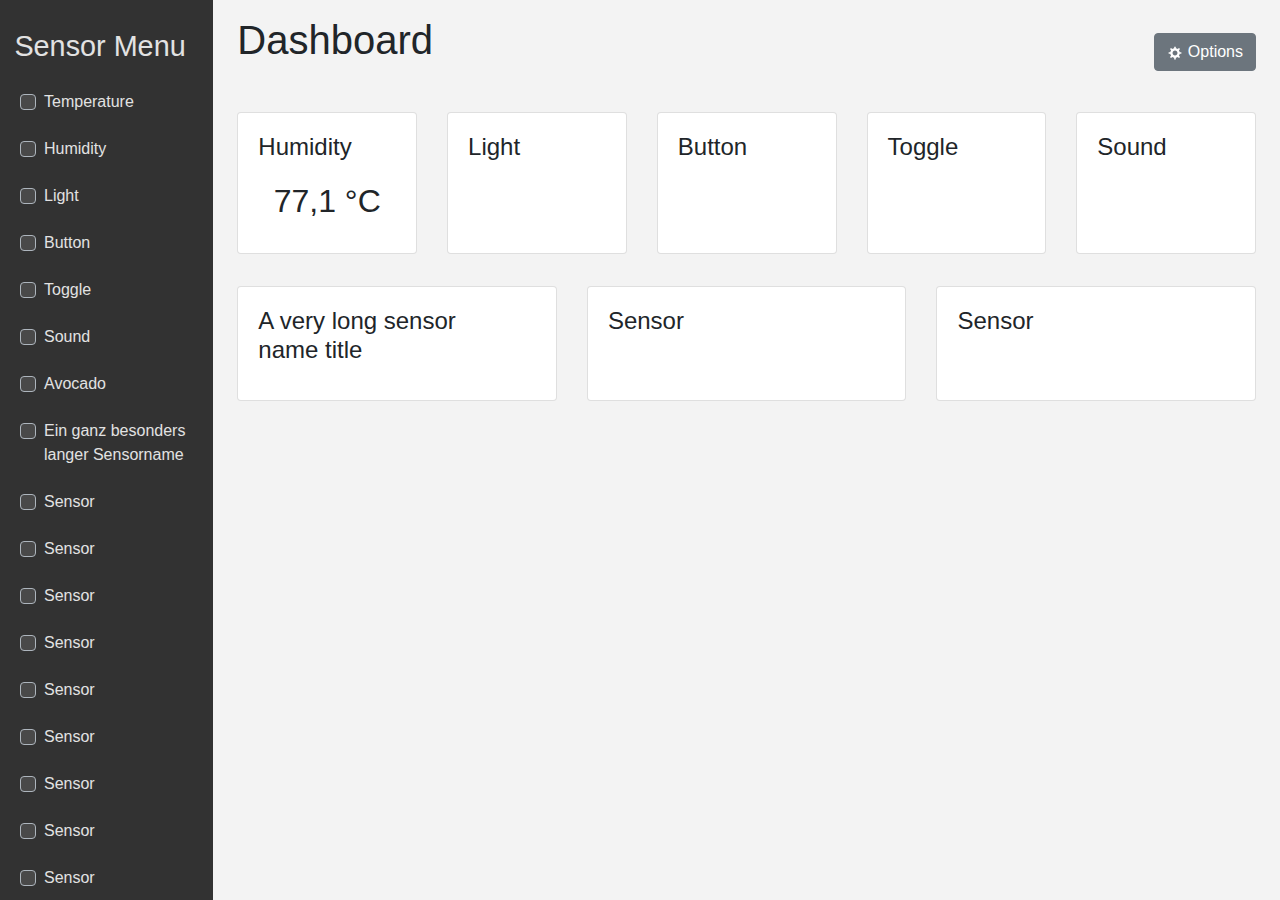
==== commit c580a27b: "Add toggle functionality" ====
--- a/index.html
+++ b/index.html
@@ -190,19 +190,7 @@
             </div>
 
             <div class="card-deck" id="main-cards">
-                <div class="card my-3 card-big">
-                    <div class="card-body">
-                        <h4 class="card-title no-br" contenteditable="true">Temperature</h4>
-                        <label class="diagram-switch" data-toggle="tooltip" data-placement="bottom"
-                               title="Diagram view on/off">
-                            <input type="checkbox">
-                            <span class="diagram-icon"></span>
-                        </label>
-                        <p class="card-text">Nullam id dolor id nibh ultricies vehicula ut id elit. Nullam id dolor id
-                            nibh ultricies vehicula ut id elit.</p>
-                    </div>
-                </div>
-                <div class="card my-3 card-big">
+                <div class="card my-3">
                     <div class="card-body">
                         <h4 class="card-title" contenteditable="true">Humidity</h4>
                         <label class="diagram-switch" data-toggle="tooltip" data-placement="bottom"
@@ -210,8 +198,8 @@
                             <input type="checkbox">
                             <span class="diagram-icon"></span>
                         </label>
-                        <p class="card-text">Nullam id dolor id nibh ultricies vehicula ut id elit.</p>
-                        <canvas id="canvas"></canvas>
+                        <canvas></canvas>
+                        <label class="bignumber">77,1 °C</label>
                     </div>
                 </div>
                 <div class="card my-3">
@@ -222,7 +210,7 @@
                             <input type="checkbox">
                             <span class="diagram-icon"></span>
                         </label>
-                        <p class="card-text">Nullam id dolor id nibh ultricies vehicula ut id elit.</p>
+                        <canvas></canvas>
                     </div>
                 </div>
                 <div class="card my-3">
@@ -233,7 +221,7 @@
                             <input type="checkbox">
                             <span class="diagram-icon"></span>
                         </label>
-                        <p class="card-text">Nullam id dolor id nibh ultricies vehicula ut id elit.</p>
+                        <canvas></canvas>
                     </div>
                 </div>
                 <div class="card my-3">
@@ -244,7 +232,7 @@
                             <input type="checkbox">
                             <span class="diagram-icon"></span>
                         </label>
-                        <p class="card-text">Nullam id dolor id nibh ultricies vehicula ut id elit.</p>
+                        <canvas></canvas>
                     </div>
                 </div>
                 <div class="card my-3">
@@ -255,7 +243,7 @@
                             <input type="checkbox">
                             <span class="diagram-icon"></span>
                         </label>
-                        <p class="card-text">Nullam id dolor id nibh ultricies vehicula ut id elit.</p>
+                        <canvas></canvas>
                     </div>
                 </div>
                 <div class="card my-3">
@@ -266,7 +254,7 @@
                             <input type="checkbox">
                             <span class="diagram-icon"></span>
                         </label>
-                        <p class="card-text">Nullam id dolor id nibh ultricies vehicula ut id elit.</p>
+                        <canvas></canvas>
                     </div>
                 </div>
                 <div class="card my-3">
@@ -277,7 +265,7 @@
                             <input type="checkbox">
                             <span class="diagram-icon"></span>
                         </label>
-                        <p class="card-text">Nullam id dolor id nibh ultricies vehicula ut id elit.</p>
+                        <canvas></canvas>
                     </div>
                 </div>
                 <div class="card my-3">
@@ -288,7 +276,7 @@
                             <input type="checkbox">
                             <span class="diagram-icon"></span>
                         </label>
-                        <p class="card-text">Nullam id dolor id nibh ultricies vehicula ut id elit.</p>
+                        <canvas></canvas>
                     </div>
                 </div>
             </div>
--- a/css/style.css
+++ b/css/style.css
@@ -152,12 +152,17 @@
     overflow: hidden;
 }
 
+.bignumber {
+    font-size: 2em;
+    text-align: center;
+}
+
 .card .bignumber {
     display: block;
 }
 
 .card canvas {
-    display: none;
+    display: none !important;
 }
 
 .card-big .bignumber {
@@ -165,7 +170,7 @@
 }
 
 .card-big canvas {
-    display: block;
+    display: block !important;
 }
 
 .card-title {
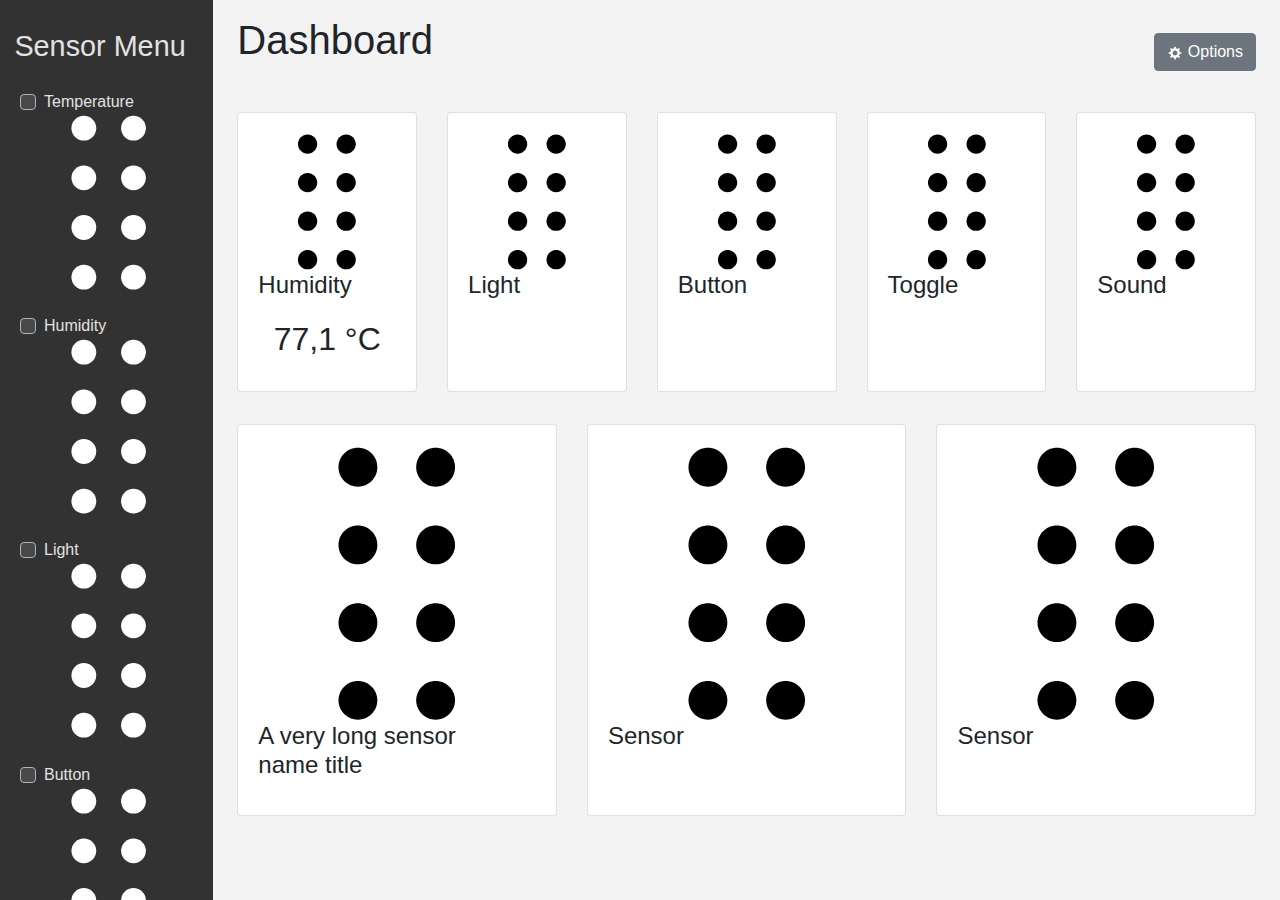
==== commit 1c7f8212: "- prevent browser from loading favicons" ====
--- a/index.html
+++ b/index.html
@@ -9,6 +9,7 @@
     <link href="css/custom.css" rel="stylesheet">
     <link href="css/normalize.css" rel="stylesheet">
     <link href="css/style.css" rel="stylesheet">
+    <link href="data:," rel="icon">
 </head>
 
 <body spellcheck="false">
@@ -32,6 +33,19 @@
                             <input type="checkbox" class="custom-control-input">
                             <span class="custom-control-label">Temperature</span>
                         </span>
+                        <svg version="1.1" xmlns="http://www.w3.org/2000/svg" xmlns:xlink="http://www.w3.org/1999/xlink"
+                             x="0px" y="0px" viewBox="0 0 1000 1000" enable-background="new 0 0 1000 1000"
+                             xml:space="preserve" class="drag-icon" fill="white">
+                            <metadata> Svg Vector Icons : http://www.onlinewebfonts.com/icon </metadata>
+                            <g><path d="M290,80c0,38.7,31.3,70,70,70c38.7,0,70-31.3,70-70s-31.3-70-70-70C321.3,10,290,41.3,290,80z"/>
+                                <path d="M570,80c0,38.7,31.3,70,70,70s70-31.3,70-70s-31.3-70-70-70S570,41.3,570,80z"/>
+                                <path d="M290,360c0,38.7,31.3,70,70,70c38.7,0,70-31.3,70-70s-31.3-70-70-70C321.3,290,290,321.3,290,360z"/>
+                                <path d="M570,360c0,38.7,31.3,70,70,70s70-31.3,70-70s-31.3-70-70-70S570,321.3,570,360z"/>
+                                <path d="M290,640c0,38.7,31.3,70,70,70c38.7,0,70-31.3,70-70s-31.3-70-70-70C321.3,570,290,601.3,290,640z"/>
+                                <path d="M570,640c0,38.7,31.3,70,70,70s70-31.3,70-70s-31.3-70-70-70S570,601.3,570,640z"/>
+                                <path d="M290,920c0,38.7,31.3,70,70,70c38.7,0,70-31.3,70-70c0-38.7-31.3-70-70-70C321.3,850,290,881.3,290,920z"/>
+                                <path d="M570,920c0,38.7,31.3,70,70,70s70-31.3,70-70c0-38.7-31.3-70-70-70S570,881.3,570,920z"/></g>
+                        </svg>
                     </label>
 
                     <label class="list-group-item list-group-item-action">
@@ -39,6 +53,19 @@
                             <input type="checkbox" class="custom-control-input">
                             <span class="custom-control-label">Humidity</span>
                         </span>
+                        <svg version="1.1" xmlns="http://www.w3.org/2000/svg" xmlns:xlink="http://www.w3.org/1999/xlink"
+                             x="0px" y="0px" viewBox="0 0 1000 1000" enable-background="new 0 0 1000 1000"
+                             xml:space="preserve" class="drag-icon" fill="white">
+                            <metadata> Svg Vector Icons : http://www.onlinewebfonts.com/icon </metadata>
+                            <g><path d="M290,80c0,38.7,31.3,70,70,70c38.7,0,70-31.3,70-70s-31.3-70-70-70C321.3,10,290,41.3,290,80z"/>
+                                <path d="M570,80c0,38.7,31.3,70,70,70s70-31.3,70-70s-31.3-70-70-70S570,41.3,570,80z"/>
+                                <path d="M290,360c0,38.7,31.3,70,70,70c38.7,0,70-31.3,70-70s-31.3-70-70-70C321.3,290,290,321.3,290,360z"/>
+                                <path d="M570,360c0,38.7,31.3,70,70,70s70-31.3,70-70s-31.3-70-70-70S570,321.3,570,360z"/>
+                                <path d="M290,640c0,38.7,31.3,70,70,70c38.7,0,70-31.3,70-70s-31.3-70-70-70C321.3,570,290,601.3,290,640z"/>
+                                <path d="M570,640c0,38.7,31.3,70,70,70s70-31.3,70-70s-31.3-70-70-70S570,601.3,570,640z"/>
+                                <path d="M290,920c0,38.7,31.3,70,70,70c38.7,0,70-31.3,70-70c0-38.7-31.3-70-70-70C321.3,850,290,881.3,290,920z"/>
+                                <path d="M570,920c0,38.7,31.3,70,70,70s70-31.3,70-70c0-38.7-31.3-70-70-70S570,881.3,570,920z"/></g>
+                        </svg>
                     </label>
 
                     <label class="list-group-item list-group-item-action">
@@ -46,6 +73,19 @@
                             <input type="checkbox" class="custom-control-input">
                             <span class="custom-control-label">Light</span>
                         </span>
+                        <svg version="1.1" xmlns="http://www.w3.org/2000/svg" xmlns:xlink="http://www.w3.org/1999/xlink"
+                             x="0px" y="0px" viewBox="0 0 1000 1000" enable-background="new 0 0 1000 1000"
+                             xml:space="preserve" class="drag-icon" fill="white">
+                            <metadata> Svg Vector Icons : http://www.onlinewebfonts.com/icon </metadata>
+                            <g><path d="M290,80c0,38.7,31.3,70,70,70c38.7,0,70-31.3,70-70s-31.3-70-70-70C321.3,10,290,41.3,290,80z"/>
+                                <path d="M570,80c0,38.7,31.3,70,70,70s70-31.3,70-70s-31.3-70-70-70S570,41.3,570,80z"/>
+                                <path d="M290,360c0,38.7,31.3,70,70,70c38.7,0,70-31.3,70-70s-31.3-70-70-70C321.3,290,290,321.3,290,360z"/>
+                                <path d="M570,360c0,38.7,31.3,70,70,70s70-31.3,70-70s-31.3-70-70-70S570,321.3,570,360z"/>
+                                <path d="M290,640c0,38.7,31.3,70,70,70c38.7,0,70-31.3,70-70s-31.3-70-70-70C321.3,570,290,601.3,290,640z"/>
+                                <path d="M570,640c0,38.7,31.3,70,70,70s70-31.3,70-70s-31.3-70-70-70S570,601.3,570,640z"/>
+                                <path d="M290,920c0,38.7,31.3,70,70,70c38.7,0,70-31.3,70-70c0-38.7-31.3-70-70-70C321.3,850,290,881.3,290,920z"/>
+                                <path d="M570,920c0,38.7,31.3,70,70,70s70-31.3,70-70c0-38.7-31.3-70-70-70S570,881.3,570,920z"/></g>
+                        </svg>
                     </label>
 
                     <label class="list-group-item list-group-item-action">
@@ -53,6 +93,19 @@
                             <input type="checkbox" class="custom-control-input">
                             <span class="custom-control-label">Button</span>
                         </span>
+                        <svg version="1.1" xmlns="http://www.w3.org/2000/svg" xmlns:xlink="http://www.w3.org/1999/xlink"
+                             x="0px" y="0px" viewBox="0 0 1000 1000" enable-background="new 0 0 1000 1000"
+                             xml:space="preserve" class="drag-icon" fill="white">
+                            <metadata> Svg Vector Icons : http://www.onlinewebfonts.com/icon </metadata>
+                            <g><path d="M290,80c0,38.7,31.3,70,70,70c38.7,0,70-31.3,70-70s-31.3-70-70-70C321.3,10,290,41.3,290,80z"/>
+                                <path d="M570,80c0,38.7,31.3,70,70,70s70-31.3,70-70s-31.3-70-70-70S570,41.3,570,80z"/>
+                                <path d="M290,360c0,38.7,31.3,70,70,70c38.7,0,70-31.3,70-70s-31.3-70-70-70C321.3,290,290,321.3,290,360z"/>
+                                <path d="M570,360c0,38.7,31.3,70,70,70s70-31.3,70-70s-31.3-70-70-70S570,321.3,570,360z"/>
+                                <path d="M290,640c0,38.7,31.3,70,70,70c38.7,0,70-31.3,70-70s-31.3-70-70-70C321.3,570,290,601.3,290,640z"/>
+                                <path d="M570,640c0,38.7,31.3,70,70,70s70-31.3,70-70s-31.3-70-70-70S570,601.3,570,640z"/>
+                                <path d="M290,920c0,38.7,31.3,70,70,70c38.7,0,70-31.3,70-70c0-38.7-31.3-70-70-70C321.3,850,290,881.3,290,920z"/>
+                                <path d="M570,920c0,38.7,31.3,70,70,70s70-31.3,70-70c0-38.7-31.3-70-70-70S570,881.3,570,920z"/></g>
+                        </svg>
                     </label>
 
                     <label class="list-group-item list-group-item-action">
@@ -60,6 +113,19 @@
                             <input type="checkbox" class="custom-control-input">
                             <span class="custom-control-label">Toggle</span>
                         </span>
+                        <svg version="1.1" xmlns="http://www.w3.org/2000/svg" xmlns:xlink="http://www.w3.org/1999/xlink"
+                             x="0px" y="0px" viewBox="0 0 1000 1000" enable-background="new 0 0 1000 1000"
+                             xml:space="preserve" class="drag-icon" fill="white">
+                            <metadata> Svg Vector Icons : http://www.onlinewebfonts.com/icon </metadata>
+                            <g><path d="M290,80c0,38.7,31.3,70,70,70c38.7,0,70-31.3,70-70s-31.3-70-70-70C321.3,10,290,41.3,290,80z"/>
+                                <path d="M570,80c0,38.7,31.3,70,70,70s70-31.3,70-70s-31.3-70-70-70S570,41.3,570,80z"/>
+                                <path d="M290,360c0,38.7,31.3,70,70,70c38.7,0,70-31.3,70-70s-31.3-70-70-70C321.3,290,290,321.3,290,360z"/>
+                                <path d="M570,360c0,38.7,31.3,70,70,70s70-31.3,70-70s-31.3-70-70-70S570,321.3,570,360z"/>
+                                <path d="M290,640c0,38.7,31.3,70,70,70c38.7,0,70-31.3,70-70s-31.3-70-70-70C321.3,570,290,601.3,290,640z"/>
+                                <path d="M570,640c0,38.7,31.3,70,70,70s70-31.3,70-70s-31.3-70-70-70S570,601.3,570,640z"/>
+                                <path d="M290,920c0,38.7,31.3,70,70,70c38.7,0,70-31.3,70-70c0-38.7-31.3-70-70-70C321.3,850,290,881.3,290,920z"/>
+                                <path d="M570,920c0,38.7,31.3,70,70,70s70-31.3,70-70c0-38.7-31.3-70-70-70S570,881.3,570,920z"/></g>
+                        </svg>
                     </label>
 
                     <label class="list-group-item list-group-item-action">
@@ -67,6 +133,19 @@
                             <input type="checkbox" class="custom-control-input">
                             <span class="custom-control-label">Sound</span>
                         </span>
+                        <svg version="1.1" xmlns="http://www.w3.org/2000/svg" xmlns:xlink="http://www.w3.org/1999/xlink"
+                             x="0px" y="0px" viewBox="0 0 1000 1000" enable-background="new 0 0 1000 1000"
+                             xml:space="preserve" class="drag-icon" fill="white">
+                            <metadata> Svg Vector Icons : http://www.onlinewebfonts.com/icon </metadata>
+                            <g><path d="M290,80c0,38.7,31.3,70,70,70c38.7,0,70-31.3,70-70s-31.3-70-70-70C321.3,10,290,41.3,290,80z"/>
+                                <path d="M570,80c0,38.7,31.3,70,70,70s70-31.3,70-70s-31.3-70-70-70S570,41.3,570,80z"/>
+                                <path d="M290,360c0,38.7,31.3,70,70,70c38.7,0,70-31.3,70-70s-31.3-70-70-70C321.3,290,290,321.3,290,360z"/>
+                                <path d="M570,360c0,38.7,31.3,70,70,70s70-31.3,70-70s-31.3-70-70-70S570,321.3,570,360z"/>
+                                <path d="M290,640c0,38.7,31.3,70,70,70c38.7,0,70-31.3,70-70s-31.3-70-70-70C321.3,570,290,601.3,290,640z"/>
+                                <path d="M570,640c0,38.7,31.3,70,70,70s70-31.3,70-70s-31.3-70-70-70S570,601.3,570,640z"/>
+                                <path d="M290,920c0,38.7,31.3,70,70,70c38.7,0,70-31.3,70-70c0-38.7-31.3-70-70-70C321.3,850,290,881.3,290,920z"/>
+                                <path d="M570,920c0,38.7,31.3,70,70,70s70-31.3,70-70c0-38.7-31.3-70-70-70S570,881.3,570,920z"/></g>
+                        </svg>
                     </label>
 
                     <label class="list-group-item list-group-item-action">
@@ -74,6 +153,19 @@
                             <input type="checkbox" class="custom-control-input">
                             <span class="custom-control-label">Avocado</span>
                         </span>
+                        <svg version="1.1" xmlns="http://www.w3.org/2000/svg" xmlns:xlink="http://www.w3.org/1999/xlink"
+                             x="0px" y="0px" viewBox="0 0 1000 1000" enable-background="new 0 0 1000 1000"
+                             xml:space="preserve" class="drag-icon" fill="white">
+                            <metadata> Svg Vector Icons : http://www.onlinewebfonts.com/icon </metadata>
+                            <g><path d="M290,80c0,38.7,31.3,70,70,70c38.7,0,70-31.3,70-70s-31.3-70-70-70C321.3,10,290,41.3,290,80z"/>
+                                <path d="M570,80c0,38.7,31.3,70,70,70s70-31.3,70-70s-31.3-70-70-70S570,41.3,570,80z"/>
+                                <path d="M290,360c0,38.7,31.3,70,70,70c38.7,0,70-31.3,70-70s-31.3-70-70-70C321.3,290,290,321.3,290,360z"/>
+                                <path d="M570,360c0,38.7,31.3,70,70,70s70-31.3,70-70s-31.3-70-70-70S570,321.3,570,360z"/>
+                                <path d="M290,640c0,38.7,31.3,70,70,70c38.7,0,70-31.3,70-70s-31.3-70-70-70C321.3,570,290,601.3,290,640z"/>
+                                <path d="M570,640c0,38.7,31.3,70,70,70s70-31.3,70-70s-31.3-70-70-70S570,601.3,570,640z"/>
+                                <path d="M290,920c0,38.7,31.3,70,70,70c38.7,0,70-31.3,70-70c0-38.7-31.3-70-70-70C321.3,850,290,881.3,290,920z"/>
+                                <path d="M570,920c0,38.7,31.3,70,70,70s70-31.3,70-70c0-38.7-31.3-70-70-70S570,881.3,570,920z"/></g>
+                        </svg>
                     </label>
 
                     <label class="list-group-item list-group-item-action">
@@ -81,83 +173,226 @@
                             <input type="checkbox" class="custom-control-input">
                             <span class="custom-control-label">Ein ganz besonders langer Sensorname</span>
                         </span>
-                    </label>
-
-                    <label class="list-group-item list-group-item-action">
-                        <span class="custom-control custom-checkbox">
-                            <input type="checkbox" class="custom-control-input">
-                            <span class="custom-control-label">Sensor</span>
-                        </span>
-                    </label>
-
-                    <label class="list-group-item list-group-item-action">
-                        <span class="custom-control custom-checkbox">
-                            <input type="checkbox" class="custom-control-input">
-                            <span class="custom-control-label">Sensor</span>
-                        </span>
-                    </label>
-
-                    <label class="list-group-item list-group-item-action">
-                        <span class="custom-control custom-checkbox">
-                            <input type="checkbox" class="custom-control-input">
-                            <span class="custom-control-label">Sensor</span>
-                        </span>
-                    </label>
-
-                    <label class="list-group-item list-group-item-action">
-                        <span class="custom-control custom-checkbox">
-                            <input type="checkbox" class="custom-control-input">
-                            <span class="custom-control-label">Sensor</span>
-                        </span>
-                    </label>
-
-                    <label class="list-group-item list-group-item-action">
-                        <span class="custom-control custom-checkbox">
-                            <input type="checkbox" class="custom-control-input">
-                            <span class="custom-control-label">Sensor</span>
-                        </span>
-                    </label>
-
-                    <label class="list-group-item list-group-item-action">
-                        <span class="custom-control custom-checkbox">
-                            <input type="checkbox" class="custom-control-input">
-                            <span class="custom-control-label">Sensor</span>
-                        </span>
-                    </label>
-
-                    <label class="list-group-item list-group-item-action">
-                        <span class="custom-control custom-checkbox">
-                            <input type="checkbox" class="custom-control-input">
-                            <span class="custom-control-label">Sensor</span>
-                        </span>
-                    </label>
-
-                    <label class="list-group-item list-group-item-action">
-                        <span class="custom-control custom-checkbox">
-                            <input type="checkbox" class="custom-control-input">
-                            <span class="custom-control-label">Sensor</span>
-                        </span>
-                    </label>
-
-                    <label class="list-group-item list-group-item-action">
-                        <span class="custom-control custom-checkbox">
-                            <input type="checkbox" class="custom-control-input">
-                            <span class="custom-control-label">Sensor</span>
-                        </span>
-                    </label>
-
-                    <label class="list-group-item list-group-item-action">
-                        <span class="custom-control custom-checkbox">
-                            <input type="checkbox" class="custom-control-input">
-                            <span class="custom-control-label">Sensor</span>
-                        </span>
+                        <svg version="1.1" xmlns="http://www.w3.org/2000/svg" xmlns:xlink="http://www.w3.org/1999/xlink"
+                             x="0px" y="0px" viewBox="0 0 1000 1000" enable-background="new 0 0 1000 1000"
+                             xml:space="preserve" class="drag-icon" fill="white">
+                            <metadata> Svg Vector Icons : http://www.onlinewebfonts.com/icon </metadata>
+                            <g><path d="M290,80c0,38.7,31.3,70,70,70c38.7,0,70-31.3,70-70s-31.3-70-70-70C321.3,10,290,41.3,290,80z"/>
+                                <path d="M570,80c0,38.7,31.3,70,70,70s70-31.3,70-70s-31.3-70-70-70S570,41.3,570,80z"/>
+                                <path d="M290,360c0,38.7,31.3,70,70,70c38.7,0,70-31.3,70-70s-31.3-70-70-70C321.3,290,290,321.3,290,360z"/>
+                                <path d="M570,360c0,38.7,31.3,70,70,70s70-31.3,70-70s-31.3-70-70-70S570,321.3,570,360z"/>
+                                <path d="M290,640c0,38.7,31.3,70,70,70c38.7,0,70-31.3,70-70s-31.3-70-70-70C321.3,570,290,601.3,290,640z"/>
+                                <path d="M570,640c0,38.7,31.3,70,70,70s70-31.3,70-70s-31.3-70-70-70S570,601.3,570,640z"/>
+                                <path d="M290,920c0,38.7,31.3,70,70,70c38.7,0,70-31.3,70-70c0-38.7-31.3-70-70-70C321.3,850,290,881.3,290,920z"/>
+                                <path d="M570,920c0,38.7,31.3,70,70,70s70-31.3,70-70c0-38.7-31.3-70-70-70S570,881.3,570,920z"/></g>
+                        </svg>
+                    </label>
+
+                    <label class="list-group-item list-group-item-action">
+                        <span class="custom-control custom-checkbox">
+                            <input type="checkbox" class="custom-control-input">
+                            <span class="custom-control-label">Sensor</span>
+                        </span>
+                        <svg version="1.1" xmlns="http://www.w3.org/2000/svg" xmlns:xlink="http://www.w3.org/1999/xlink"
+                             x="0px" y="0px" viewBox="0 0 1000 1000" enable-background="new 0 0 1000 1000"
+                             xml:space="preserve" class="drag-icon" fill="white">
+                            <metadata> Svg Vector Icons : http://www.onlinewebfonts.com/icon </metadata>
+                            <g><path d="M290,80c0,38.7,31.3,70,70,70c38.7,0,70-31.3,70-70s-31.3-70-70-70C321.3,10,290,41.3,290,80z"/>
+                                <path d="M570,80c0,38.7,31.3,70,70,70s70-31.3,70-70s-31.3-70-70-70S570,41.3,570,80z"/>
+                                <path d="M290,360c0,38.7,31.3,70,70,70c38.7,0,70-31.3,70-70s-31.3-70-70-70C321.3,290,290,321.3,290,360z"/>
+                                <path d="M570,360c0,38.7,31.3,70,70,70s70-31.3,70-70s-31.3-70-70-70S570,321.3,570,360z"/>
+                                <path d="M290,640c0,38.7,31.3,70,70,70c38.7,0,70-31.3,70-70s-31.3-70-70-70C321.3,570,290,601.3,290,640z"/>
+                                <path d="M570,640c0,38.7,31.3,70,70,70s70-31.3,70-70s-31.3-70-70-70S570,601.3,570,640z"/>
+                                <path d="M290,920c0,38.7,31.3,70,70,70c38.7,0,70-31.3,70-70c0-38.7-31.3-70-70-70C321.3,850,290,881.3,290,920z"/>
+                                <path d="M570,920c0,38.7,31.3,70,70,70s70-31.3,70-70c0-38.7-31.3-70-70-70S570,881.3,570,920z"/></g>
+                        </svg>
+                    </label>
+
+                    <label class="list-group-item list-group-item-action">
+                        <span class="custom-control custom-checkbox">
+                            <input type="checkbox" class="custom-control-input">
+                            <span class="custom-control-label">Sensor</span>
+                        </span>
+                        <svg version="1.1" xmlns="http://www.w3.org/2000/svg" xmlns:xlink="http://www.w3.org/1999/xlink"
+                             x="0px" y="0px" viewBox="0 0 1000 1000" enable-background="new 0 0 1000 1000"
+                             xml:space="preserve" class="drag-icon" fill="white">
+                            <metadata> Svg Vector Icons : http://www.onlinewebfonts.com/icon </metadata>
+                            <g><path d="M290,80c0,38.7,31.3,70,70,70c38.7,0,70-31.3,70-70s-31.3-70-70-70C321.3,10,290,41.3,290,80z"/>
+                                <path d="M570,80c0,38.7,31.3,70,70,70s70-31.3,70-70s-31.3-70-70-70S570,41.3,570,80z"/>
+                                <path d="M290,360c0,38.7,31.3,70,70,70c38.7,0,70-31.3,70-70s-31.3-70-70-70C321.3,290,290,321.3,290,360z"/>
+                                <path d="M570,360c0,38.7,31.3,70,70,70s70-31.3,70-70s-31.3-70-70-70S570,321.3,570,360z"/>
+                                <path d="M290,640c0,38.7,31.3,70,70,70c38.7,0,70-31.3,70-70s-31.3-70-70-70C321.3,570,290,601.3,290,640z"/>
+                                <path d="M570,640c0,38.7,31.3,70,70,70s70-31.3,70-70s-31.3-70-70-70S570,601.3,570,640z"/>
+                                <path d="M290,920c0,38.7,31.3,70,70,70c38.7,0,70-31.3,70-70c0-38.7-31.3-70-70-70C321.3,850,290,881.3,290,920z"/>
+                                <path d="M570,920c0,38.7,31.3,70,70,70s70-31.3,70-70c0-38.7-31.3-70-70-70S570,881.3,570,920z"/></g>
+                        </svg>
+                    </label>
+
+                    <label class="list-group-item list-group-item-action">
+                        <span class="custom-control custom-checkbox">
+                            <input type="checkbox" class="custom-control-input">
+                            <span class="custom-control-label">Sensor</span>
+                        </span>
+                        <svg version="1.1" xmlns="http://www.w3.org/2000/svg" xmlns:xlink="http://www.w3.org/1999/xlink"
+                             x="0px" y="0px" viewBox="0 0 1000 1000" enable-background="new 0 0 1000 1000"
+                             xml:space="preserve" class="drag-icon" fill="white">
+                            <metadata> Svg Vector Icons : http://www.onlinewebfonts.com/icon </metadata>
+                            <g><path d="M290,80c0,38.7,31.3,70,70,70c38.7,0,70-31.3,70-70s-31.3-70-70-70C321.3,10,290,41.3,290,80z"/>
+                                <path d="M570,80c0,38.7,31.3,70,70,70s70-31.3,70-70s-31.3-70-70-70S570,41.3,570,80z"/>
+                                <path d="M290,360c0,38.7,31.3,70,70,70c38.7,0,70-31.3,70-70s-31.3-70-70-70C321.3,290,290,321.3,290,360z"/>
+                                <path d="M570,360c0,38.7,31.3,70,70,70s70-31.3,70-70s-31.3-70-70-70S570,321.3,570,360z"/>
+                                <path d="M290,640c0,38.7,31.3,70,70,70c38.7,0,70-31.3,70-70s-31.3-70-70-70C321.3,570,290,601.3,290,640z"/>
+                                <path d="M570,640c0,38.7,31.3,70,70,70s70-31.3,70-70s-31.3-70-70-70S570,601.3,570,640z"/>
+                                <path d="M290,920c0,38.7,31.3,70,70,70c38.7,0,70-31.3,70-70c0-38.7-31.3-70-70-70C321.3,850,290,881.3,290,920z"/>
+                                <path d="M570,920c0,38.7,31.3,70,70,70s70-31.3,70-70c0-38.7-31.3-70-70-70S570,881.3,570,920z"/></g>
+                        </svg>
+                    </label>
+
+                    <label class="list-group-item list-group-item-action">
+                        <span class="custom-control custom-checkbox">
+                            <input type="checkbox" class="custom-control-input">
+                            <span class="custom-control-label">Sensor</span>
+                        </span>
+                        <svg version="1.1" xmlns="http://www.w3.org/2000/svg" xmlns:xlink="http://www.w3.org/1999/xlink"
+                             x="0px" y="0px" viewBox="0 0 1000 1000" enable-background="new 0 0 1000 1000"
+                             xml:space="preserve" class="drag-icon" fill="white">
+                            <metadata> Svg Vector Icons : http://www.onlinewebfonts.com/icon </metadata>
+                            <g><path d="M290,80c0,38.7,31.3,70,70,70c38.7,0,70-31.3,70-70s-31.3-70-70-70C321.3,10,290,41.3,290,80z"/>
+                                <path d="M570,80c0,38.7,31.3,70,70,70s70-31.3,70-70s-31.3-70-70-70S570,41.3,570,80z"/>
+                                <path d="M290,360c0,38.7,31.3,70,70,70c38.7,0,70-31.3,70-70s-31.3-70-70-70C321.3,290,290,321.3,290,360z"/>
+                                <path d="M570,360c0,38.7,31.3,70,70,70s70-31.3,70-70s-31.3-70-70-70S570,321.3,570,360z"/>
+                                <path d="M290,640c0,38.7,31.3,70,70,70c38.7,0,70-31.3,70-70s-31.3-70-70-70C321.3,570,290,601.3,290,640z"/>
+                                <path d="M570,640c0,38.7,31.3,70,70,70s70-31.3,70-70s-31.3-70-70-70S570,601.3,570,640z"/>
+                                <path d="M290,920c0,38.7,31.3,70,70,70c38.7,0,70-31.3,70-70c0-38.7-31.3-70-70-70C321.3,850,290,881.3,290,920z"/>
+                                <path d="M570,920c0,38.7,31.3,70,70,70s70-31.3,70-70c0-38.7-31.3-70-70-70S570,881.3,570,920z"/></g>
+                        </svg>
+                    </label>
+
+                    <label class="list-group-item list-group-item-action">
+                        <span class="custom-control custom-checkbox">
+                            <input type="checkbox" class="custom-control-input">
+                            <span class="custom-control-label">Sensor</span>
+                        </span>
+                        <svg version="1.1" xmlns="http://www.w3.org/2000/svg" xmlns:xlink="http://www.w3.org/1999/xlink"
+                             x="0px" y="0px" viewBox="0 0 1000 1000" enable-background="new 0 0 1000 1000"
+                             xml:space="preserve" class="drag-icon" fill="white">
+                            <metadata> Svg Vector Icons : http://www.onlinewebfonts.com/icon </metadata>
+                            <g><path d="M290,80c0,38.7,31.3,70,70,70c38.7,0,70-31.3,70-70s-31.3-70-70-70C321.3,10,290,41.3,290,80z"/>
+                                <path d="M570,80c0,38.7,31.3,70,70,70s70-31.3,70-70s-31.3-70-70-70S570,41.3,570,80z"/>
+                                <path d="M290,360c0,38.7,31.3,70,70,70c38.7,0,70-31.3,70-70s-31.3-70-70-70C321.3,290,290,321.3,290,360z"/>
+                                <path d="M570,360c0,38.7,31.3,70,70,70s70-31.3,70-70s-31.3-70-70-70S570,321.3,570,360z"/>
+                                <path d="M290,640c0,38.7,31.3,70,70,70c38.7,0,70-31.3,70-70s-31.3-70-70-70C321.3,570,290,601.3,290,640z"/>
+                                <path d="M570,640c0,38.7,31.3,70,70,70s70-31.3,70-70s-31.3-70-70-70S570,601.3,570,640z"/>
+                                <path d="M290,920c0,38.7,31.3,70,70,70c38.7,0,70-31.3,70-70c0-38.7-31.3-70-70-70C321.3,850,290,881.3,290,920z"/>
+                                <path d="M570,920c0,38.7,31.3,70,70,70s70-31.3,70-70c0-38.7-31.3-70-70-70S570,881.3,570,920z"/></g>
+                        </svg>
+                    </label>
+
+                    <label class="list-group-item list-group-item-action">
+                        <span class="custom-control custom-checkbox">
+                            <input type="checkbox" class="custom-control-input">
+                            <span class="custom-control-label">Sensor</span>
+                        </span>
+                        <svg version="1.1" xmlns="http://www.w3.org/2000/svg" xmlns:xlink="http://www.w3.org/1999/xlink"
+                             x="0px" y="0px" viewBox="0 0 1000 1000" enable-background="new 0 0 1000 1000"
+                             xml:space="preserve" class="drag-icon" fill="white">
+                            <metadata> Svg Vector Icons : http://www.onlinewebfonts.com/icon </metadata>
+                            <g><path d="M290,80c0,38.7,31.3,70,70,70c38.7,0,70-31.3,70-70s-31.3-70-70-70C321.3,10,290,41.3,290,80z"/>
+                                <path d="M570,80c0,38.7,31.3,70,70,70s70-31.3,70-70s-31.3-70-70-70S570,41.3,570,80z"/>
+                                <path d="M290,360c0,38.7,31.3,70,70,70c38.7,0,70-31.3,70-70s-31.3-70-70-70C321.3,290,290,321.3,290,360z"/>
+                                <path d="M570,360c0,38.7,31.3,70,70,70s70-31.3,70-70s-31.3-70-70-70S570,321.3,570,360z"/>
+                                <path d="M290,640c0,38.7,31.3,70,70,70c38.7,0,70-31.3,70-70s-31.3-70-70-70C321.3,570,290,601.3,290,640z"/>
+                                <path d="M570,640c0,38.7,31.3,70,70,70s70-31.3,70-70s-31.3-70-70-70S570,601.3,570,640z"/>
+                                <path d="M290,920c0,38.7,31.3,70,70,70c38.7,0,70-31.3,70-70c0-38.7-31.3-70-70-70C321.3,850,290,881.3,290,920z"/>
+                                <path d="M570,920c0,38.7,31.3,70,70,70s70-31.3,70-70c0-38.7-31.3-70-70-70S570,881.3,570,920z"/></g>
+                        </svg>
+                    </label>
+
+                    <label class="list-group-item list-group-item-action">
+                        <span class="custom-control custom-checkbox">
+                            <input type="checkbox" class="custom-control-input">
+                            <span class="custom-control-label">Sensor</span>
+                        </span>
+                        <svg version="1.1" xmlns="http://www.w3.org/2000/svg" xmlns:xlink="http://www.w3.org/1999/xlink"
+                             x="0px" y="0px" viewBox="0 0 1000 1000" enable-background="new 0 0 1000 1000"
+                             xml:space="preserve" class="drag-icon" fill="white">
+                            <metadata> Svg Vector Icons : http://www.onlinewebfonts.com/icon </metadata>
+                            <g><path d="M290,80c0,38.7,31.3,70,70,70c38.7,0,70-31.3,70-70s-31.3-70-70-70C321.3,10,290,41.3,290,80z"/>
+                                <path d="M570,80c0,38.7,31.3,70,70,70s70-31.3,70-70s-31.3-70-70-70S570,41.3,570,80z"/>
+                                <path d="M290,360c0,38.7,31.3,70,70,70c38.7,0,70-31.3,70-70s-31.3-70-70-70C321.3,290,290,321.3,290,360z"/>
+                                <path d="M570,360c0,38.7,31.3,70,70,70s70-31.3,70-70s-31.3-70-70-70S570,321.3,570,360z"/>
+                                <path d="M290,640c0,38.7,31.3,70,70,70c38.7,0,70-31.3,70-70s-31.3-70-70-70C321.3,570,290,601.3,290,640z"/>
+                                <path d="M570,640c0,38.7,31.3,70,70,70s70-31.3,70-70s-31.3-70-70-70S570,601.3,570,640z"/>
+                                <path d="M290,920c0,38.7,31.3,70,70,70c38.7,0,70-31.3,70-70c0-38.7-31.3-70-70-70C321.3,850,290,881.3,290,920z"/>
+                                <path d="M570,920c0,38.7,31.3,70,70,70s70-31.3,70-70c0-38.7-31.3-70-70-70S570,881.3,570,920z"/></g>
+                        </svg>
+                    </label>
+
+                    <label class="list-group-item list-group-item-action">
+                        <span class="custom-control custom-checkbox">
+                            <input type="checkbox" class="custom-control-input">
+                            <span class="custom-control-label">Sensor</span>
+                        </span>
+                        <svg version="1.1" xmlns="http://www.w3.org/2000/svg" xmlns:xlink="http://www.w3.org/1999/xlink"
+                             x="0px" y="0px" viewBox="0 0 1000 1000" enable-background="new 0 0 1000 1000"
+                             xml:space="preserve" class="drag-icon" fill="white">
+                            <metadata> Svg Vector Icons : http://www.onlinewebfonts.com/icon </metadata>
+                            <g><path d="M290,80c0,38.7,31.3,70,70,70c38.7,0,70-31.3,70-70s-31.3-70-70-70C321.3,10,290,41.3,290,80z"/>
+                                <path d="M570,80c0,38.7,31.3,70,70,70s70-31.3,70-70s-31.3-70-70-70S570,41.3,570,80z"/>
+                                <path d="M290,360c0,38.7,31.3,70,70,70c38.7,0,70-31.3,70-70s-31.3-70-70-70C321.3,290,290,321.3,290,360z"/>
+                                <path d="M570,360c0,38.7,31.3,70,70,70s70-31.3,70-70s-31.3-70-70-70S570,321.3,570,360z"/>
+                                <path d="M290,640c0,38.7,31.3,70,70,70c38.7,0,70-31.3,70-70s-31.3-70-70-70C321.3,570,290,601.3,290,640z"/>
+                                <path d="M570,640c0,38.7,31.3,70,70,70s70-31.3,70-70s-31.3-70-70-70S570,601.3,570,640z"/>
+                                <path d="M290,920c0,38.7,31.3,70,70,70c38.7,0,70-31.3,70-70c0-38.7-31.3-70-70-70C321.3,850,290,881.3,290,920z"/>
+                                <path d="M570,920c0,38.7,31.3,70,70,70s70-31.3,70-70c0-38.7-31.3-70-70-70S570,881.3,570,920z"/></g>
+                        </svg>
+                    </label>
+
+                    <label class="list-group-item list-group-item-action">
+                        <span class="custom-control custom-checkbox">
+                            <input type="checkbox" class="custom-control-input">
+                            <span class="custom-control-label">Sensor</span>
+                        </span>
+                        <svg version="1.1" xmlns="http://www.w3.org/2000/svg" xmlns:xlink="http://www.w3.org/1999/xlink"
+                             x="0px" y="0px" viewBox="0 0 1000 1000" enable-background="new 0 0 1000 1000"
+                             xml:space="preserve" class="drag-icon" fill="white">
+                            <metadata> Svg Vector Icons : http://www.onlinewebfonts.com/icon </metadata>
+                            <g><path d="M290,80c0,38.7,31.3,70,70,70c38.7,0,70-31.3,70-70s-31.3-70-70-70C321.3,10,290,41.3,290,80z"/>
+                                <path d="M570,80c0,38.7,31.3,70,70,70s70-31.3,70-70s-31.3-70-70-70S570,41.3,570,80z"/>
+                                <path d="M290,360c0,38.7,31.3,70,70,70c38.7,0,70-31.3,70-70s-31.3-70-70-70C321.3,290,290,321.3,290,360z"/>
+                                <path d="M570,360c0,38.7,31.3,70,70,70s70-31.3,70-70s-31.3-70-70-70S570,321.3,570,360z"/>
+                                <path d="M290,640c0,38.7,31.3,70,70,70c38.7,0,70-31.3,70-70s-31.3-70-70-70C321.3,570,290,601.3,290,640z"/>
+                                <path d="M570,640c0,38.7,31.3,70,70,70s70-31.3,70-70s-31.3-70-70-70S570,601.3,570,640z"/>
+                                <path d="M290,920c0,38.7,31.3,70,70,70c38.7,0,70-31.3,70-70c0-38.7-31.3-70-70-70C321.3,850,290,881.3,290,920z"/>
+                                <path d="M570,920c0,38.7,31.3,70,70,70s70-31.3,70-70c0-38.7-31.3-70-70-70S570,881.3,570,920z"/></g>
+                        </svg>
+                    </label>
+
+                    <label class="list-group-item list-group-item-action">
+                        <span class="custom-control custom-checkbox">
+                            <input type="checkbox" class="custom-control-input">
+                            <span class="custom-control-label">Sensor</span>
+                        </span>
+                        <svg version="1.1" xmlns="http://www.w3.org/2000/svg" xmlns:xlink="http://www.w3.org/1999/xlink"
+                             x="0px" y="0px" viewBox="0 0 1000 1000" enable-background="new 0 0 1000 1000"
+                             xml:space="preserve" class="drag-icon" fill="white">
+                            <metadata> Svg Vector Icons : http://www.onlinewebfonts.com/icon </metadata>
+                            <g><path d="M290,80c0,38.7,31.3,70,70,70c38.7,0,70-31.3,70-70s-31.3-70-70-70C321.3,10,290,41.3,290,80z"/>
+                                <path d="M570,80c0,38.7,31.3,70,70,70s70-31.3,70-70s-31.3-70-70-70S570,41.3,570,80z"/>
+                                <path d="M290,360c0,38.7,31.3,70,70,70c38.7,0,70-31.3,70-70s-31.3-70-70-70C321.3,290,290,321.3,290,360z"/>
+                                <path d="M570,360c0,38.7,31.3,70,70,70s70-31.3,70-70s-31.3-70-70-70S570,321.3,570,360z"/>
+                                <path d="M290,640c0,38.7,31.3,70,70,70c38.7,0,70-31.3,70-70s-31.3-70-70-70C321.3,570,290,601.3,290,640z"/>
+                                <path d="M570,640c0,38.7,31.3,70,70,70s70-31.3,70-70s-31.3-70-70-70S570,601.3,570,640z"/>
+                                <path d="M290,920c0,38.7,31.3,70,70,70c38.7,0,70-31.3,70-70c0-38.7-31.3-70-70-70C321.3,850,290,881.3,290,920z"/>
+                                <path d="M570,920c0,38.7,31.3,70,70,70s70-31.3,70-70c0-38.7-31.3-70-70-70S570,881.3,570,920z"/></g>
+                        </svg>
                     </label>
                 </div>
             </div>
 
             <div id="version-info" class="justify-content-between align-items-center">
-                Version: 0.000<br>
-                Build: 0.000
+                Version: 1.001<br>
+                Date: 21.03.2019
             </div>
         </nav>
 
@@ -192,6 +427,19 @@
             <div class="card-deck" id="main-cards">
                 <div class="card my-3">
                     <div class="card-body">
+                        <svg version="1.1" xmlns="http://www.w3.org/2000/svg" xmlns:xlink="http://www.w3.org/1999/xlink"
+                             x="0px" y="0px" viewBox="0 0 1000 1000" enable-background="new 0 0 1000 1000"
+                             xml:space="preserve" class="drag-icon" fill="black">
+                            <metadata> Svg Vector Icons : http://www.onlinewebfonts.com/icon </metadata>
+                            <g><path d="M290,80c0,38.7,31.3,70,70,70c38.7,0,70-31.3,70-70s-31.3-70-70-70C321.3,10,290,41.3,290,80z"/>
+                                <path d="M570,80c0,38.7,31.3,70,70,70s70-31.3,70-70s-31.3-70-70-70S570,41.3,570,80z"/>
+                                <path d="M290,360c0,38.7,31.3,70,70,70c38.7,0,70-31.3,70-70s-31.3-70-70-70C321.3,290,290,321.3,290,360z"/>
+                                <path d="M570,360c0,38.7,31.3,70,70,70s70-31.3,70-70s-31.3-70-70-70S570,321.3,570,360z"/>
+                                <path d="M290,640c0,38.7,31.3,70,70,70c38.7,0,70-31.3,70-70s-31.3-70-70-70C321.3,570,290,601.3,290,640z"/>
+                                <path d="M570,640c0,38.7,31.3,70,70,70s70-31.3,70-70s-31.3-70-70-70S570,601.3,570,640z"/>
+                                <path d="M290,920c0,38.7,31.3,70,70,70c38.7,0,70-31.3,70-70c0-38.7-31.3-70-70-70C321.3,850,290,881.3,290,920z"/>
+                                <path d="M570,920c0,38.7,31.3,70,70,70s70-31.3,70-70c0-38.7-31.3-70-70-70S570,881.3,570,920z"/></g>
+                        </svg>
                         <h4 class="card-title" contenteditable="true">Humidity</h4>
                         <label class="diagram-switch" data-toggle="tooltip" data-placement="bottom"
                                title="Diagram view on/off">
@@ -204,6 +452,19 @@
                 </div>
                 <div class="card my-3">
                     <div class="card-body">
+                        <svg version="1.1" xmlns="http://www.w3.org/2000/svg" xmlns:xlink="http://www.w3.org/1999/xlink"
+                             x="0px" y="0px" viewBox="0 0 1000 1000" enable-background="new 0 0 1000 1000"
+                             xml:space="preserve" class="drag-icon" fill="black">
+                            <metadata> Svg Vector Icons : http://www.onlinewebfonts.com/icon </metadata>
+                            <g><path d="M290,80c0,38.7,31.3,70,70,70c38.7,0,70-31.3,70-70s-31.3-70-70-70C321.3,10,290,41.3,290,80z"/>
+                                <path d="M570,80c0,38.7,31.3,70,70,70s70-31.3,70-70s-31.3-70-70-70S570,41.3,570,80z"/>
+                                <path d="M290,360c0,38.7,31.3,70,70,70c38.7,0,70-31.3,70-70s-31.3-70-70-70C321.3,290,290,321.3,290,360z"/>
+                                <path d="M570,360c0,38.7,31.3,70,70,70s70-31.3,70-70s-31.3-70-70-70S570,321.3,570,360z"/>
+                                <path d="M290,640c0,38.7,31.3,70,70,70c38.7,0,70-31.3,70-70s-31.3-70-70-70C321.3,570,290,601.3,290,640z"/>
+                                <path d="M570,640c0,38.7,31.3,70,70,70s70-31.3,70-70s-31.3-70-70-70S570,601.3,570,640z"/>
+                                <path d="M290,920c0,38.7,31.3,70,70,70c38.7,0,70-31.3,70-70c0-38.7-31.3-70-70-70C321.3,850,290,881.3,290,920z"/>
+                                <path d="M570,920c0,38.7,31.3,70,70,70s70-31.3,70-70c0-38.7-31.3-70-70-70S570,881.3,570,920z"/></g>
+                        </svg>
                         <h4 class="card-title" contenteditable="true">Light</h4>
                         <label class="diagram-switch" data-toggle="tooltip" data-placement="bottom"
                                title="Diagram view on/off">
@@ -215,6 +476,19 @@
                 </div>
                 <div class="card my-3">
                     <div class="card-body">
+                        <svg version="1.1" xmlns="http://www.w3.org/2000/svg" xmlns:xlink="http://www.w3.org/1999/xlink"
+                             x="0px" y="0px" viewBox="0 0 1000 1000" enable-background="new 0 0 1000 1000"
+                             xml:space="preserve" class="drag-icon" fill="black">
+                            <metadata> Svg Vector Icons : http://www.onlinewebfonts.com/icon </metadata>
+                            <g><path d="M290,80c0,38.7,31.3,70,70,70c38.7,0,70-31.3,70-70s-31.3-70-70-70C321.3,10,290,41.3,290,80z"/>
+                                <path d="M570,80c0,38.7,31.3,70,70,70s70-31.3,70-70s-31.3-70-70-70S570,41.3,570,80z"/>
+                                <path d="M290,360c0,38.7,31.3,70,70,70c38.7,0,70-31.3,70-70s-31.3-70-70-70C321.3,290,290,321.3,290,360z"/>
+                                <path d="M570,360c0,38.7,31.3,70,70,70s70-31.3,70-70s-31.3-70-70-70S570,321.3,570,360z"/>
+                                <path d="M290,640c0,38.7,31.3,70,70,70c38.7,0,70-31.3,70-70s-31.3-70-70-70C321.3,570,290,601.3,290,640z"/>
+                                <path d="M570,640c0,38.7,31.3,70,70,70s70-31.3,70-70s-31.3-70-70-70S570,601.3,570,640z"/>
+                                <path d="M290,920c0,38.7,31.3,70,70,70c38.7,0,70-31.3,70-70c0-38.7-31.3-70-70-70C321.3,850,290,881.3,290,920z"/>
+                                <path d="M570,920c0,38.7,31.3,70,70,70s70-31.3,70-70c0-38.7-31.3-70-70-70S570,881.3,570,920z"/></g>
+                        </svg>
                         <h4 class="card-title" contenteditable="true">Button</h4>
                         <label class="diagram-switch" data-toggle="tooltip" data-placement="bottom"
                                title="Diagram view on/off">
@@ -226,6 +500,19 @@
                 </div>
                 <div class="card my-3">
                     <div class="card-body">
+                        <svg version="1.1" xmlns="http://www.w3.org/2000/svg" xmlns:xlink="http://www.w3.org/1999/xlink"
+                             x="0px" y="0px" viewBox="0 0 1000 1000" enable-background="new 0 0 1000 1000"
+                             xml:space="preserve" class="drag-icon" fill="black">
+                            <metadata> Svg Vector Icons : http://www.onlinewebfonts.com/icon </metadata>
+                            <g><path d="M290,80c0,38.7,31.3,70,70,70c38.7,0,70-31.3,70-70s-31.3-70-70-70C321.3,10,290,41.3,290,80z"/>
+                                <path d="M570,80c0,38.7,31.3,70,70,70s70-31.3,70-70s-31.3-70-70-70S570,41.3,570,80z"/>
+                                <path d="M290,360c0,38.7,31.3,70,70,70c38.7,0,70-31.3,70-70s-31.3-70-70-70C321.3,290,290,321.3,290,360z"/>
+                                <path d="M570,360c0,38.7,31.3,70,70,70s70-31.3,70-70s-31.3-70-70-70S570,321.3,570,360z"/>
+                                <path d="M290,640c0,38.7,31.3,70,70,70c38.7,0,70-31.3,70-70s-31.3-70-70-70C321.3,570,290,601.3,290,640z"/>
+                                <path d="M570,640c0,38.7,31.3,70,70,70s70-31.3,70-70s-31.3-70-70-70S570,601.3,570,640z"/>
+                                <path d="M290,920c0,38.7,31.3,70,70,70c38.7,0,70-31.3,70-70c0-38.7-31.3-70-70-70C321.3,850,290,881.3,290,920z"/>
+                                <path d="M570,920c0,38.7,31.3,70,70,70s70-31.3,70-70c0-38.7-31.3-70-70-70S570,881.3,570,920z"/></g>
+                        </svg>
                         <h4 class="card-title" contenteditable="true">Toggle</h4>
                         <label class="diagram-switch" data-toggle="tooltip" data-placement="bottom"
                                title="Diagram view on/off">
@@ -237,6 +524,19 @@
                 </div>
                 <div class="card my-3">
                     <div class="card-body">
+                        <svg version="1.1" xmlns="http://www.w3.org/2000/svg" xmlns:xlink="http://www.w3.org/1999/xlink"
+                             x="0px" y="0px" viewBox="0 0 1000 1000" enable-background="new 0 0 1000 1000"
+                             xml:space="preserve" class="drag-icon" fill="black">
+                            <metadata> Svg Vector Icons : http://www.onlinewebfonts.com/icon </metadata>
+                            <g><path d="M290,80c0,38.7,31.3,70,70,70c38.7,0,70-31.3,70-70s-31.3-70-70-70C321.3,10,290,41.3,290,80z"/>
+                                <path d="M570,80c0,38.7,31.3,70,70,70s70-31.3,70-70s-31.3-70-70-70S570,41.3,570,80z"/>
+                                <path d="M290,360c0,38.7,31.3,70,70,70c38.7,0,70-31.3,70-70s-31.3-70-70-70C321.3,290,290,321.3,290,360z"/>
+                                <path d="M570,360c0,38.7,31.3,70,70,70s70-31.3,70-70s-31.3-70-70-70S570,321.3,570,360z"/>
+                                <path d="M290,640c0,38.7,31.3,70,70,70c38.7,0,70-31.3,70-70s-31.3-70-70-70C321.3,570,290,601.3,290,640z"/>
+                                <path d="M570,640c0,38.7,31.3,70,70,70s70-31.3,70-70s-31.3-70-70-70S570,601.3,570,640z"/>
+                                <path d="M290,920c0,38.7,31.3,70,70,70c38.7,0,70-31.3,70-70c0-38.7-31.3-70-70-70C321.3,850,290,881.3,290,920z"/>
+                                <path d="M570,920c0,38.7,31.3,70,70,70s70-31.3,70-70c0-38.7-31.3-70-70-70S570,881.3,570,920z"/></g>
+                        </svg>
                         <h4 class="card-title" contenteditable="true">Sound</h4>
                         <label class="diagram-switch" data-toggle="tooltip" data-placement="bottom"
                                title="Diagram view on/off">
@@ -248,6 +548,19 @@
                 </div>
                 <div class="card my-3">
                     <div class="card-body">
+                        <svg version="1.1" xmlns="http://www.w3.org/2000/svg" xmlns:xlink="http://www.w3.org/1999/xlink"
+                             x="0px" y="0px" viewBox="0 0 1000 1000" enable-background="new 0 0 1000 1000"
+                             xml:space="preserve" class="drag-icon" fill="black">
+                            <metadata> Svg Vector Icons : http://www.onlinewebfonts.com/icon </metadata>
+                            <g><path d="M290,80c0,38.7,31.3,70,70,70c38.7,0,70-31.3,70-70s-31.3-70-70-70C321.3,10,290,41.3,290,80z"/>
+                                <path d="M570,80c0,38.7,31.3,70,70,70s70-31.3,70-70s-31.3-70-70-70S570,41.3,570,80z"/>
+                                <path d="M290,360c0,38.7,31.3,70,70,70c38.7,0,70-31.3,70-70s-31.3-70-70-70C321.3,290,290,321.3,290,360z"/>
+                                <path d="M570,360c0,38.7,31.3,70,70,70s70-31.3,70-70s-31.3-70-70-70S570,321.3,570,360z"/>
+                                <path d="M290,640c0,38.7,31.3,70,70,70c38.7,0,70-31.3,70-70s-31.3-70-70-70C321.3,570,290,601.3,290,640z"/>
+                                <path d="M570,640c0,38.7,31.3,70,70,70s70-31.3,70-70s-31.3-70-70-70S570,601.3,570,640z"/>
+                                <path d="M290,920c0,38.7,31.3,70,70,70c38.7,0,70-31.3,70-70c0-38.7-31.3-70-70-70C321.3,850,290,881.3,290,920z"/>
+                                <path d="M570,920c0,38.7,31.3,70,70,70s70-31.3,70-70c0-38.7-31.3-70-70-70S570,881.3,570,920z"/></g>
+                        </svg>
                         <h4 class="card-title" contenteditable="true">A very long sensor name title</h4>
                         <label class="diagram-switch" data-toggle="tooltip" data-placement="bottom"
                                title="Diagram view on/off">
@@ -259,6 +572,19 @@
                 </div>
                 <div class="card my-3">
                     <div class="card-body">
+                        <svg version="1.1" xmlns="http://www.w3.org/2000/svg" xmlns:xlink="http://www.w3.org/1999/xlink"
+                             x="0px" y="0px" viewBox="0 0 1000 1000" enable-background="new 0 0 1000 1000"
+                             xml:space="preserve" class="drag-icon" fill="black">
+                            <metadata> Svg Vector Icons : http://www.onlinewebfonts.com/icon </metadata>
+                            <g><path d="M290,80c0,38.7,31.3,70,70,70c38.7,0,70-31.3,70-70s-31.3-70-70-70C321.3,10,290,41.3,290,80z"/>
+                                <path d="M570,80c0,38.7,31.3,70,70,70s70-31.3,70-70s-31.3-70-70-70S570,41.3,570,80z"/>
+                                <path d="M290,360c0,38.7,31.3,70,70,70c38.7,0,70-31.3,70-70s-31.3-70-70-70C321.3,290,290,321.3,290,360z"/>
+                                <path d="M570,360c0,38.7,31.3,70,70,70s70-31.3,70-70s-31.3-70-70-70S570,321.3,570,360z"/>
+                                <path d="M290,640c0,38.7,31.3,70,70,70c38.7,0,70-31.3,70-70s-31.3-70-70-70C321.3,570,290,601.3,290,640z"/>
+                                <path d="M570,640c0,38.7,31.3,70,70,70s70-31.3,70-70s-31.3-70-70-70S570,601.3,570,640z"/>
+                                <path d="M290,920c0,38.7,31.3,70,70,70c38.7,0,70-31.3,70-70c0-38.7-31.3-70-70-70C321.3,850,290,881.3,290,920z"/>
+                                <path d="M570,920c0,38.7,31.3,70,70,70s70-31.3,70-70c0-38.7-31.3-70-70-70S570,881.3,570,920z"/></g>
+                        </svg>
                         <h4 class="card-title" contenteditable="true">Sensor</h4>
                         <label class="diagram-switch" data-toggle="tooltip" data-placement="bottom"
                                title="Diagram view on/off">
@@ -270,6 +596,19 @@
                 </div>
                 <div class="card my-3">
                     <div class="card-body">
+                        <svg version="1.1" xmlns="http://www.w3.org/2000/svg" xmlns:xlink="http://www.w3.org/1999/xlink"
+                             x="0px" y="0px" viewBox="0 0 1000 1000" enable-background="new 0 0 1000 1000"
+                             xml:space="preserve" class="drag-icon" fill="black">
+                            <metadata> Svg Vector Icons : http://www.onlinewebfonts.com/icon </metadata>
+                            <g><path d="M290,80c0,38.7,31.3,70,70,70c38.7,0,70-31.3,70-70s-31.3-70-70-70C321.3,10,290,41.3,290,80z"/>
+                                <path d="M570,80c0,38.7,31.3,70,70,70s70-31.3,70-70s-31.3-70-70-70S570,41.3,570,80z"/>
+                                <path d="M290,360c0,38.7,31.3,70,70,70c38.7,0,70-31.3,70-70s-31.3-70-70-70C321.3,290,290,321.3,290,360z"/>
+                                <path d="M570,360c0,38.7,31.3,70,70,70s70-31.3,70-70s-31.3-70-70-70S570,321.3,570,360z"/>
+                                <path d="M290,640c0,38.7,31.3,70,70,70c38.7,0,70-31.3,70-70s-31.3-70-70-70C321.3,570,290,601.3,290,640z"/>
+                                <path d="M570,640c0,38.7,31.3,70,70,70s70-31.3,70-70s-31.3-70-70-70S570,601.3,570,640z"/>
+                                <path d="M290,920c0,38.7,31.3,70,70,70c38.7,0,70-31.3,70-70c0-38.7-31.3-70-70-70C321.3,850,290,881.3,290,920z"/>
+                                <path d="M570,920c0,38.7,31.3,70,70,70s70-31.3,70-70c0-38.7-31.3-70-70-70S570,881.3,570,920z"/></g>
+                        </svg>
                         <h4 class="card-title" contenteditable="true">Sensor</h4>
                         <label class="diagram-switch" data-toggle="tooltip" data-placement="bottom"
                                title="Diagram view on/off">
@@ -314,7 +653,8 @@
                 <div class="row">
                     <p class="col-7">Displayed chart time interval:</p>
                     <div class="dropdown col-5">
-                        <button class="btn btn-secondary dropdown-toggle" type="button" id="timespanDropdown" data-toggle="dropdown" aria-haspopup="true" aria-expanded="false">
+                        <button class="btn btn-secondary dropdown-toggle" type="button" id="timespanDropdown"
+                                data-toggle="dropdown" aria-haspopup="true" aria-expanded="false">
                             1&nbsp;min
                         </button>
                         <div class="dropdown-menu" aria-labelledby="timespanDropdown" id="timespanDropdownList">
@@ -335,7 +675,8 @@
                 <div class="row">
                     <p class="col-7">Chart refresh rate:</p>
                     <div class="dropdown col-5">
-                        <button class="btn btn-secondary dropdown-toggle" type="button" id="refreshDropdown" data-toggle="dropdown" aria-haspopup="true" aria-expanded="false">
+                        <button class="btn btn-secondary dropdown-toggle" type="button" id="refreshDropdown"
+                                data-toggle="dropdown" aria-haspopup="true" aria-expanded="false">
                             5&nbsp;s
                         </button>
                         <div class="dropdown-menu" aria-labelledby="refreshDropdown" id="refreshDropdownList">
@@ -353,7 +694,8 @@
 </div>
 
 <script src="vendor/jquery-3.3.1.min.js"></script>
-<script src="vendor/jquery-ui-1.12.1.min.js "></script>
+<script src="vendor/jquery-ui-1.12.1.min.js"></script>
+<script src="vendor/jquery.ui.touch-punch.min.js"></script>
 <script src="vendor/popper.min.js"></script>
 <script src="vendor/bootstrap-4.2.1.min.js"></script>
 <script src="vendor/chart-2.7.3.bundle.min.js"></script>
--- a/css/style.css
+++ b/css/style.css
@@ -283,4 +283,12 @@
 
 .no-br br {
     display: none;
+}
+
+.placeholder {
+    background: transparent;
+    border-style: dashed;
+    border-width: 2px;
+    min-height: 4em;
+    box-sizing: border-box;
 }